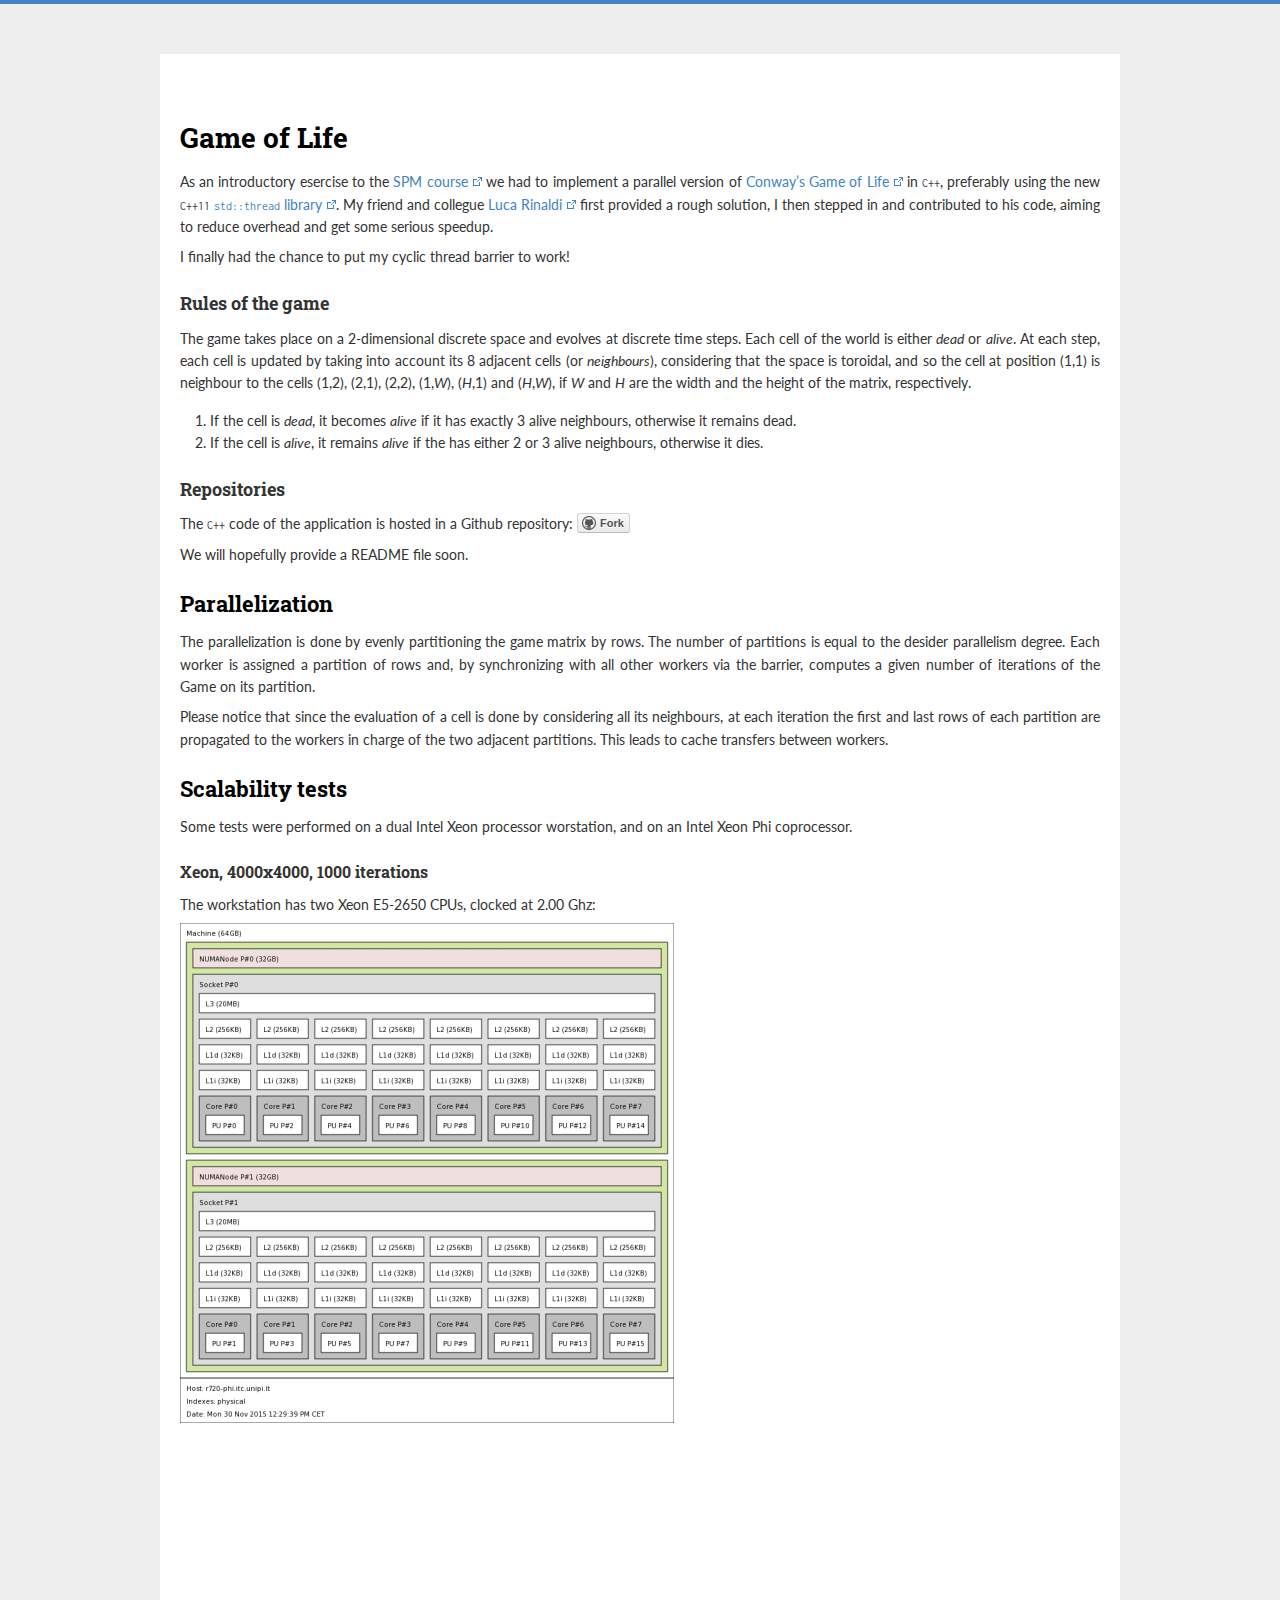
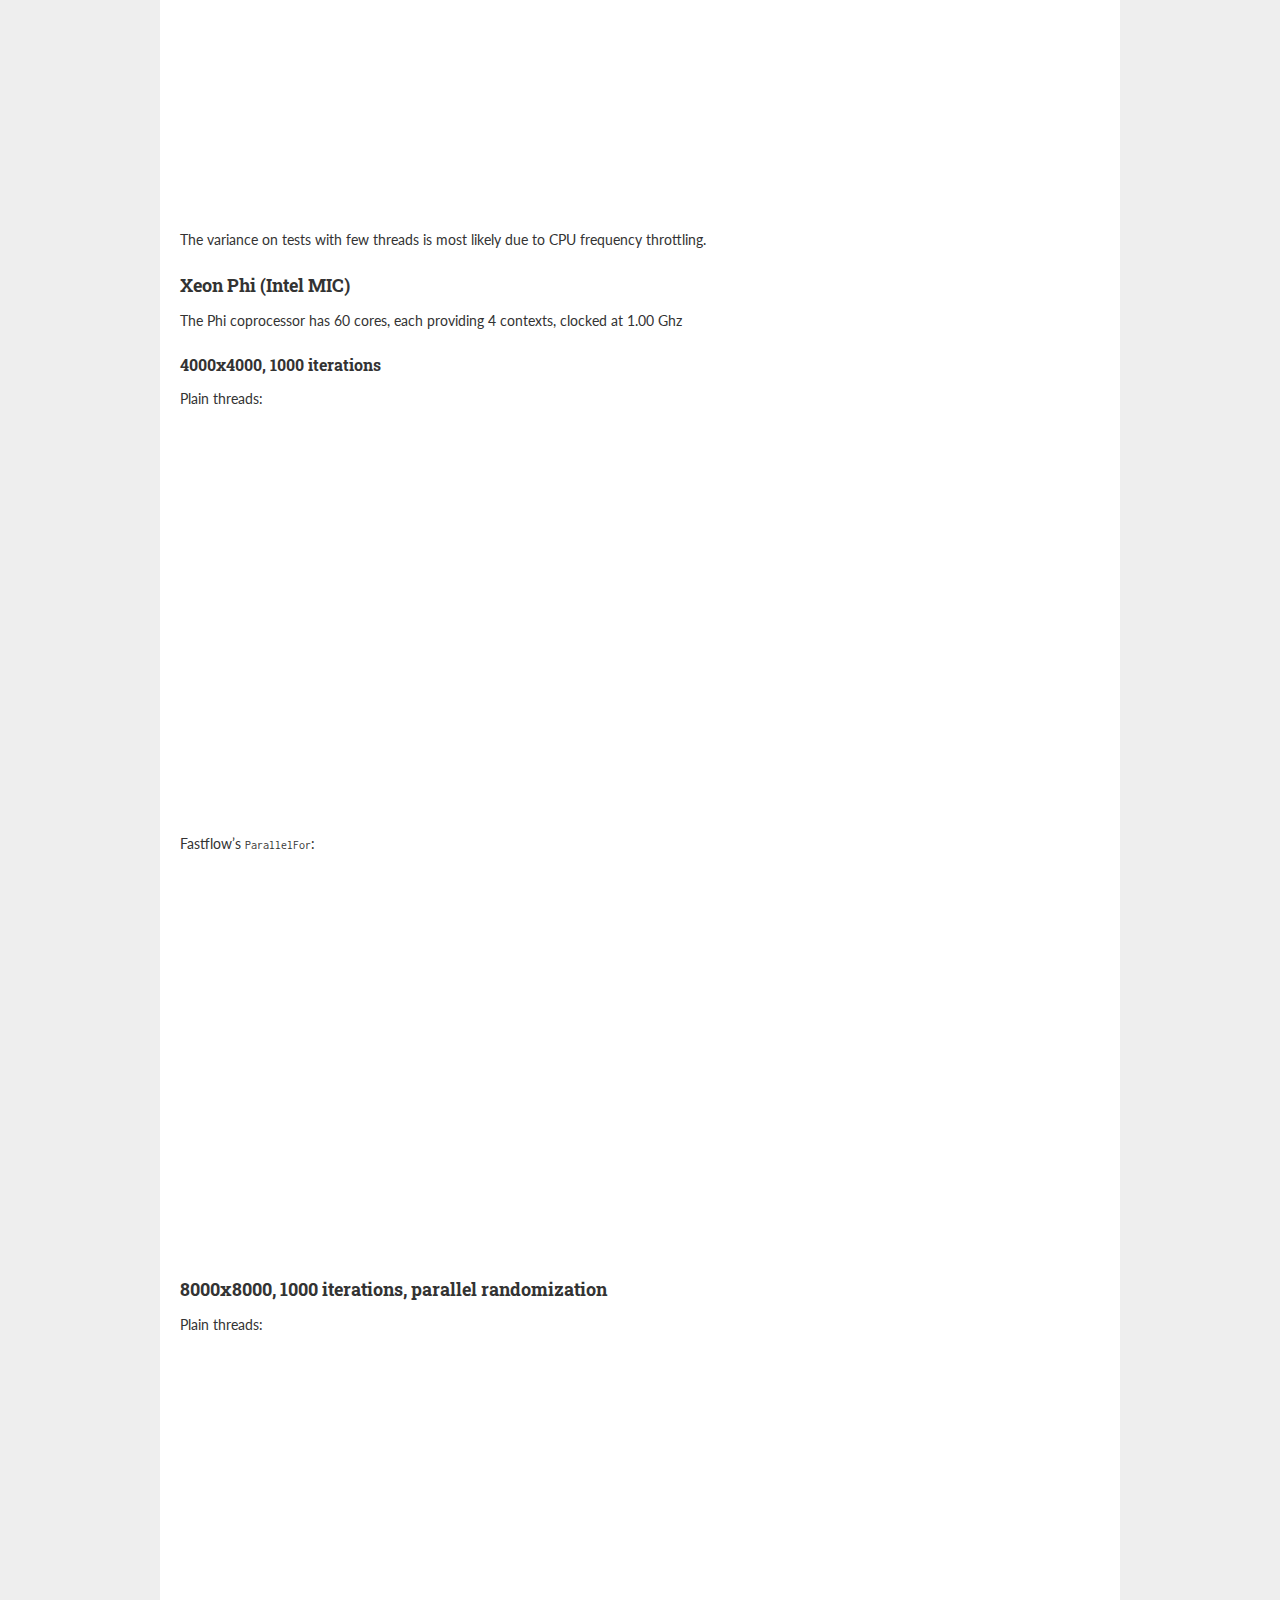
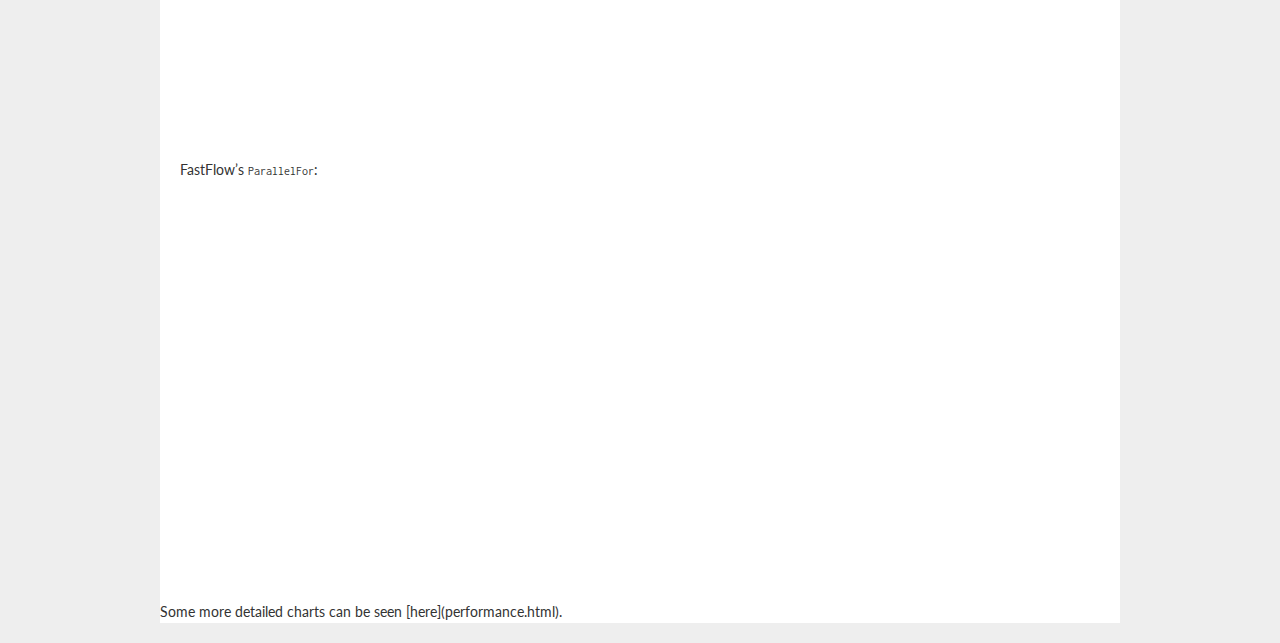
==== index.html @ 29cc2538 "Initial commit" ====
<!DOCTYPE html>
<html lang="en" prefix="og: http://ogp.me/ns#">
<head>
	<meta charset="utf-8">
	<title>Game of Life</title>
	<meta name="author" content="Federico Soave">
	<meta name="viewport" content="width=device-width, initial-scale=1">
	<meta name="description" content="Some attempts at the Game of Life">
	<meta property="og:description" content="Some attempts at the Game of Life">
	<link rel="author" href="https://plus.google.com/+FedericoSoave/">
	<link rel="stylesheet" type="text/css" href="github.min.css">
</head>
<body>
<div id="wrapper" class="markdown code">
![](https://upload.wikimedia.org/wikipedia/commons/0/07/Game_of_life_pulsar.gif)

Game of Life
============

As an introductory esercise to the [SPM course](http://didawiki.di.unipi.it/doku.php/magistraleinformaticanetworking/spm/start) we had to implement a parallel version of [Conway's Game of Life](https://en.wikipedia.org/wiki/Conway%27s_Game_of_Life) in `C++`, preferably using the new `C++11` [`std::thread` library](http://en.cppreference.com/w/cpp/thread). My friend and collegue [Luca Rinaldi](https://github.com/lucarin91) first provided a rough solution, I then stepped in and contributed to his code, aiming to reduce overhead and get some serious speedup.

I finally had the chance to put my cyclic thread barrier to work!

### Rules of the game

The game takes place on a 2-dimensional discrete space and evolves at discrete time steps. Each cell of the world is either _dead_ or _alive_. At each step, each cell is updated by taking into account its 8 adjacent cells (or _neighbours_), considering that the space is toroidal, and so the cell at position (1,1) is neighbour to the cells (1,2), (2,1), (2,2), (1,_W_), (_H_,1) and (_H_,_W_), if _W_ and _H_ are the width and the height of the matrix, respectively.

1. If the cell is _dead_, it becomes _alive_ if it has exactly 3 alive neighbours, otherwise it remains dead.
2. If the cell is _alive_, it remains _alive_ if the has either 2 or 3 alive neighbours, otherwise it dies.

### Repositories

The `C++` code of the application is hosted in a Github repository: &lt;iframe src="github-btn.min.html?user=Feder1co5oave&amp;repo=GameOfLife&amp;type=fork" allowtransparency="true" frameborder="0" scrolling="0" height="20" style="vertical-align:top;"&gt;&lt;/iframe&gt;

We will hopefully provide a README file soon.

## Parallelization

The parallelization is done by evenly partitioning the game matrix by rows. The number of partitions is equal to the desider parallelism degree. Each worker is assigned a partition of rows and, by synchronizing with all other workers via the barrier, computes a given number of iterations of the Game on its partition.

Please notice that since the evaluation of a cell is done by considering all its neighbours, at each iteration the first and last rows of each partition are propagated to the workers in charge of the two adjacent partitions. This leads to cache transfers between workers.



## Scalability tests

Some tests were performed on a dual Intel Xeon processor worstation, and on an Intel Xeon Phi coprocessor.


#### Xeon, 4000x4000, 1000 iterations
The workstation has two Xeon E5-2650 CPUs, clocked at 2.00 Ghz:
[![Hwloc](hwloc.png)](hwloc.svg)
&lt;!-- &lt;div id="test_xeon" style="width:800px; height:400px;"&gt;&lt;/div&gt; --&gt;

&lt;div id="xeon_4000-TH_timings_chart" style="width:800px; height:400px;"&gt;&lt;/div&gt;

The variance on tests with few threads is most likely due to CPU frequency throttling.


### Xeon Phi (Intel MIC)
The Phi coprocessor has 60 cores, each providing 4 contexts, clocked at 1.00 Ghz

#### 4000x4000, 1000 iterations
Plain threads:
&lt;div id="mic_4000-TH_timings_chart" style="width:800px; height:400px;"&gt;&lt;/div&gt;
Fastflow's `ParallelFor`:
&lt;div id="mic_4000-FF_timings_chart" style="width:800px; height:400px;"&gt;&lt;/div&gt;

### 8000x8000, 1000 iterations, parallel randomization
Plain threads:
&lt;div id="mic_8000-TH_timings_chart" style="width:800px; height:400px;"&gt;&lt;/div&gt;
FastFlow's `ParallelFor`:
&lt;div id="mic_8000-FF_timings_chart" style="width:800px; height:400px;"&gt;&lt;/div&gt;</div>

Some more detailed charts can be seen [here](performance.html).
<script type="text/javascript" src="marked.min.js"></script>
<script type="text/javascript" src="ajax.js"></script>
<script type="text/javascript" src="https://www.google.com/jsapi"></script>
<script type="text/javascript" src="generate_charts.js"></script>
</body>
<!-- process time: 36358 -->
</html>
---- github.min.css ----
@import url(http://fonts.googleapis.com/css?family=Lato:400,700,400italic,700italic);@import url(http://fonts.googleapis.com/css?family=Roboto+Slab:400,700);@import url(http://fonts.googleapis.com/css?family=Inconsolata:400,700);a,abbr,acronym,address,applet,article,aside,audio,b,big,blockquote,body,canvas,caption,center,cite,code,dd,del,details,dfn,div,dl,dt,em,embed,fieldset,figcaption,figure,footer,form,h1,h2,h3,h4,h5,h6,header,hgroup,html,i,iframe,img,ins,kbd,label,legend,li,mark,menu,nav,object,ol,output,p,pre,q,ruby,s,samp,section,small,span,strike,strong,sub,summary,sup,table,tbody,td,tfoot,th,thead,time,tr,tt,u,ul,var,video{margin:0;padding:0;border:0}@media screen{html{background-color:#eee;background-image:url(img/background/bg.jpg);background-position:top center;background-repeat:repeat;border-top:4px solid #4183c4}body{color:#333;font-size:14px;max-width:960px;margin:50px auto 20px}}@media all{body{font-family:Lato,Helvetica,arial,freesans,sans-serif;line-height:1.6;background-color:#fff;text-align:justify}}div#wrapper{padding:20px;margin:0}body>:first-child,div#wrapper>:first-child,div.markdown>:first-child{margin-top:0!important}body>:last-child,div#wrapper>:last-child,div.markdown>:last-child{margin-bottom:0!important}blockquote,dl,ol,pre,table,ul{margin:15px 0}h1,h2,h3,h4,h5,h6{font-family:'Roboto Slab',Verdana;text-align:left;margin:20px 0 10px;padding:0;font-weight:700;-webkit-font-smoothing:antialiased}h1 code,h1 tt,h2 code,h2 tt,h3 code,h3 tt,h4 code,h4 tt,h5 code,h5 tt,h6 code,h6 tt{font-size:inherit}h1{font-size:28px;color:#000}h2{font-size:22px;color:#000}h3{font-size:18px}h4{font-size:16px}h5{font-size:14px}h6{color:#777;font-size:14px}#wrapper>h1:first-child,#wrapper>h2:first-child,#wrapper>h3:first-child,#wrapper>h4:first-child,#wrapper>h5:first-child,#wrapper>h6:first-child,a:first-child h1,a:first-child h2,a:first-child h3,a:first-child h4,a:first-child h5,a:first-child h6,body>h1:first-child,body>h2:first-child,body>h3:first-child,body>h4:first-child,body>h5:first-child,body>h6:first-child,h1+h2{margin-top:0;padding-top:0}h1+h1,h2+h2,h3+h3,h4+h4,h5+h5,h6+h6{margin-top:0}h1+p,h2+p,h3+p,h4+p,h5+p,h6+p{margin-top:10px}a{color:#4183C4;text-decoration:none}a:hover{text-decoration:underline}a:visited{color:#3B5F83}ol,ul{padding-left:30px}ol li ol:first-of-type,ol li ul:first-of-type,ol li>:first-child,ul li ol:first-of-type,ul li ul:first-of-type,ul li>:first-child{margin-top:0}ol ol,ol ul,ul ol,ul ul{margin-bottom:0}dl{padding:0}dl dt{font-size:14px;font-weight:700;font-style:italic;padding:0;margin:15px 0 5px}dl dt:first-child{padding:0}dl dt>:first-child{margin-top:0}dl dt>:last-child{margin-bottom:0}dl dd{margin:0 0 15px;padding:0 15px}dl dd>:first-child{margin-top:0}dl dd>:last-child{margin-bottom:0}code,pre,tt{font-size:12px;font-family:Inconsolata,Consolas,"Liberation Mono",monospace}code,tt{margin:0;padding:0;white-space:nowrap}pre>code{margin:0;padding:0;white-space:pre;tab-size:4;-moz-tab-size:4;-o-tab-size:4;border-radius:3px}pre{background-color:#f8f8f8;border:1px solid #ccc;line-height:19px;overflow:auto;padding:6px 10px;border-radius:3px}pre code,pre tt{background-color:transparent;border:none}blockquote{border-left:4px solid #ddd;padding:0 15px;color:#777}blockquote>:first-child{margin-top:0}blockquote>:last-child{margin-bottom:0}hr{clear:both;margin:15px 0;height:0;overflow:hidden;border:none;background:0 0;border-bottom:1px solid #888;padding:0}table{border-collapse:collapse}table th{font-weight:700}table td,table th{border:1px solid #ccc;padding:6px 13px}table tr{border-top:1px solid #ccc;background-color:#fff}img{max-width:100%;margin:6px 0;vertical-align:middle}a.external{background:url([data-uri]) no-repeat scroll right center transparent;padding-right:14px}.small{font-size:10px}div.markdown.code{white-space:pre-wrap;tab-size:4;font-size:12px;font-family:Inconsolata,Consolas,"Liberation Mono",monospace;overflow:auto}p+p{margin-top:6pt}#alt-links{margin:20px!important;float:right;background:#f8f8f8;border:1px solid #888;border-radius:3px;box-shadow:1px 1px 1px 0 rgba(213,213,213,1)}#alt-links>a,#alt-links>p{display:block;padding:5px}noscript #alt-links{background:#ffecec;color:#f86d48;border-color:#f58162;box-shadow:1px 1px 1px 0 #ffcaca}#alt-links a+a{border-top:1px solid #888}#alt-links img{margin:0}a.bookmark,a.bookmark:visited{color:inherit}a.bookmark:hover{text-decoration:inherit}a.bookmark:hover:after{content:' ∞'}.MathJax_Preview{color:#888}li .math,p .math{padding-top:5px!important;padding-bottom:5px!important}pre .comment,pre .diff .header,pre .javadoc,pre .template_comment{color:#998;font-style:italic}pre .css .rule .keyword,pre .javascript .title,pre .keyword,pre .nginx .title,pre .request,pre .status,pre .subst,pre .winutils{color:#333;font-weight:700}pre .hexcolor,pre .number,pre .ruby .constant{color:#099}pre .phpdoc,pre .string,pre .tag .value,pre .tex .formula{color:#d14}pre .id,pre .title{color:#900;font-weight:700}pre .clojure .title,pre .javascript .title,pre .lisp .title,pre .subst{font-weight:400}pre .class .title,pre .haskell .type,pre .tex .command,pre .vhdl .literal{color:#458;font-weight:700}pre .django .tag .keyword,pre .rules .property,pre .tag,pre .tag .title{color:navy;font-weight:400}pre .attribute,pre .lisp .body,pre .variable{color:teal}pre .regexp{color:#009926}pre .class{color:#458;font-weight:700}pre .lisp .keyword,pre .prompt,pre .ruby .symbol .string,pre .symbol,pre .tex .special{color:#990073}pre .built_in,pre .clojure .built_in,pre .lisp .title{color:#0086b3}pre .cdata,pre .doctype,pre .pi,pre .preprocessor,pre .shebang{color:#999;font-weight:700}pre .deletion{background:#fcc}pre .addition{background:#cfc}pre .diff .change{background:#0086b3}pre .chunk{color:#999;font-weight:700}@media print{body{font-size:10pt!important}h1,h2,h3,h4,h5,h6{font-weight:700}code,pre,tt{font-size:10pt!important}*{background:#fff!important;color:#000!important}a{text-decoration:underline!important}#alt-links{display:none}hr{border-bottom:1px solid #000}pre,table td,table th{border:1px solid #000}a.external{padding-right:inherit!important;background:#fff!important}a.bookmark{text-decoration:none}}
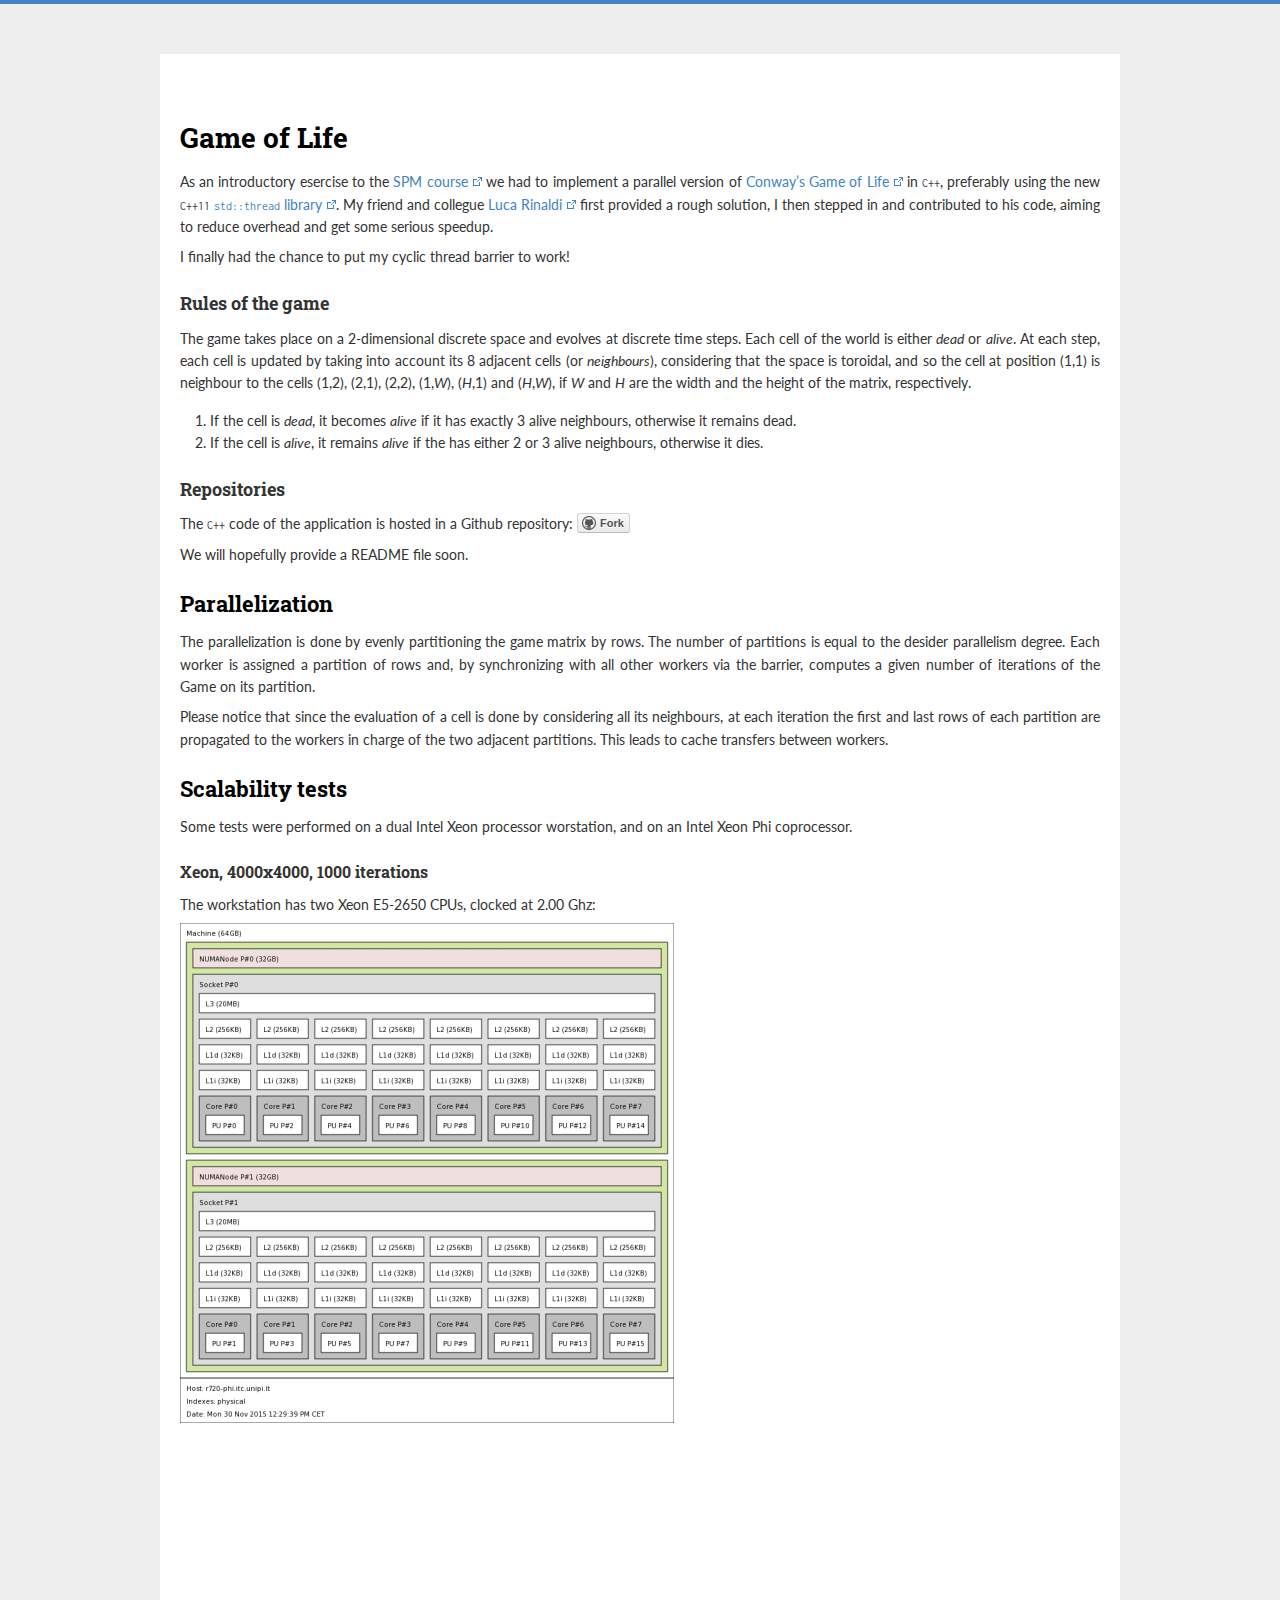
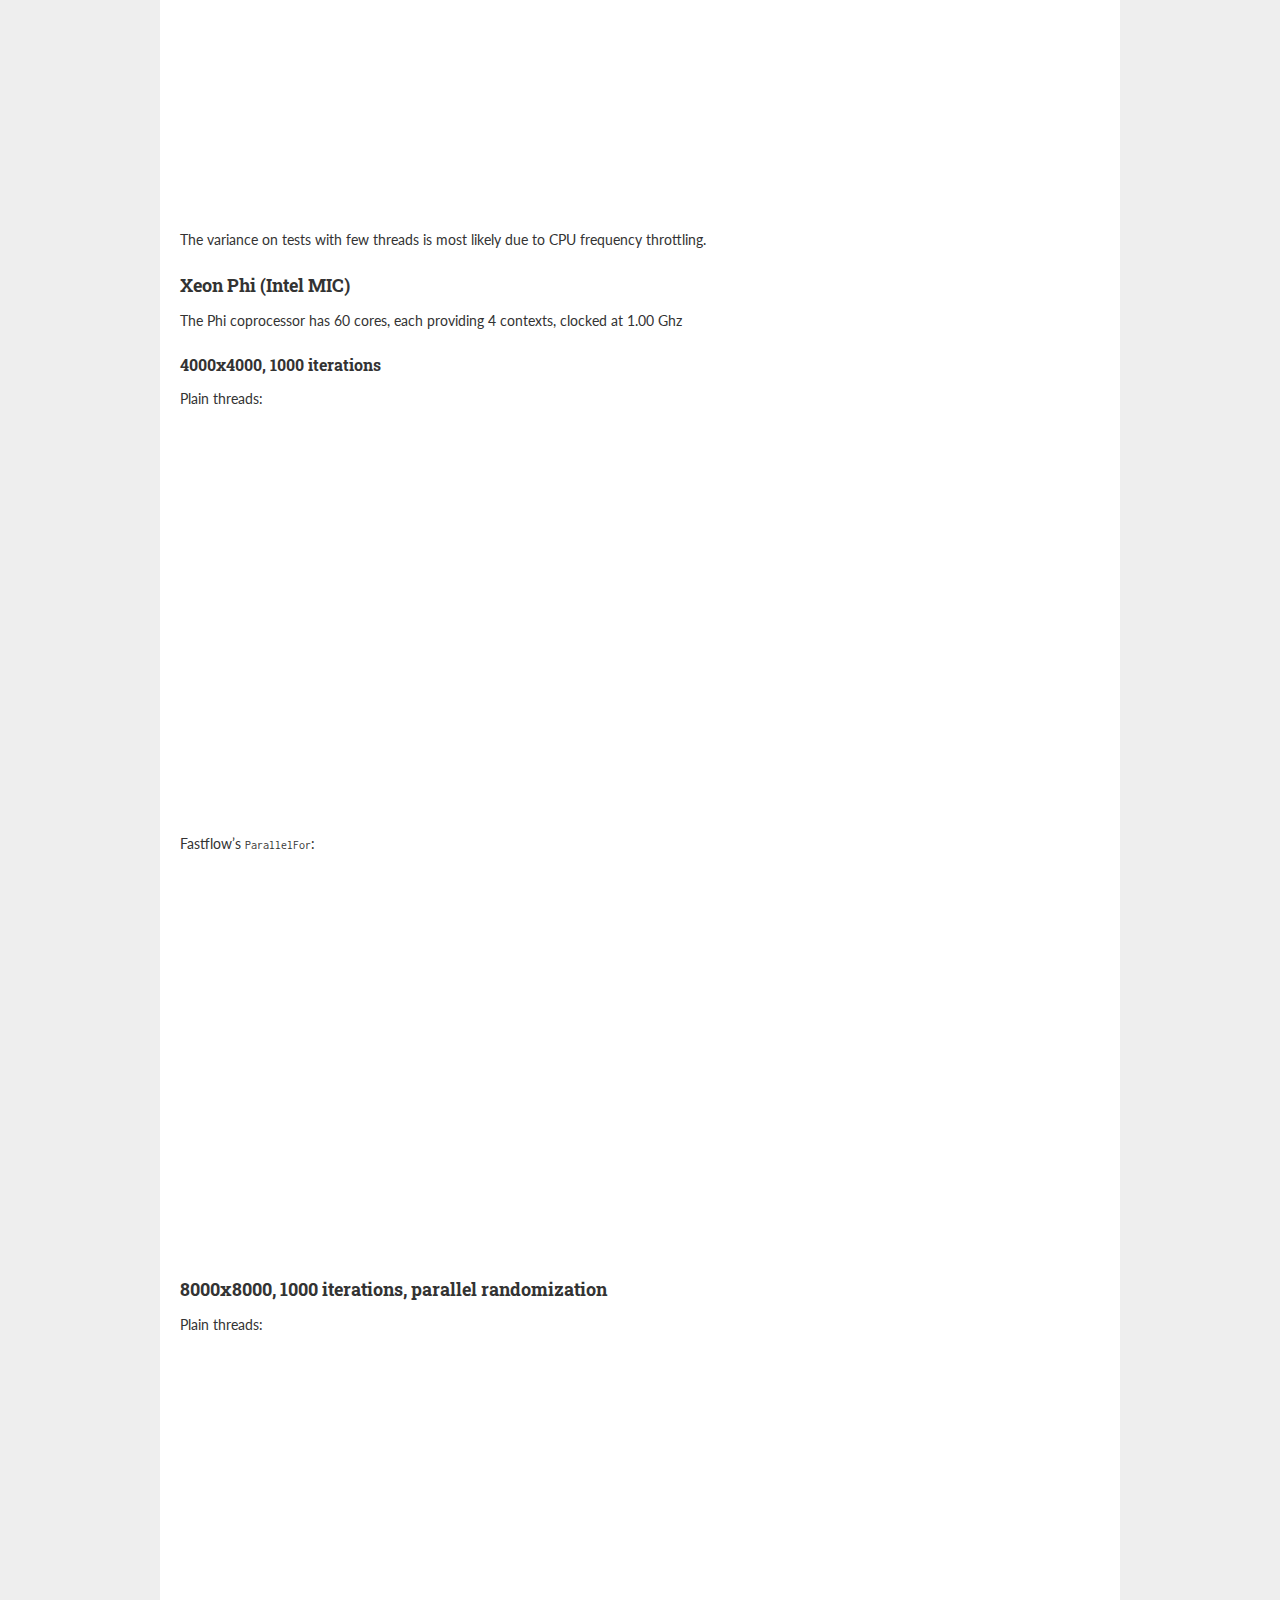
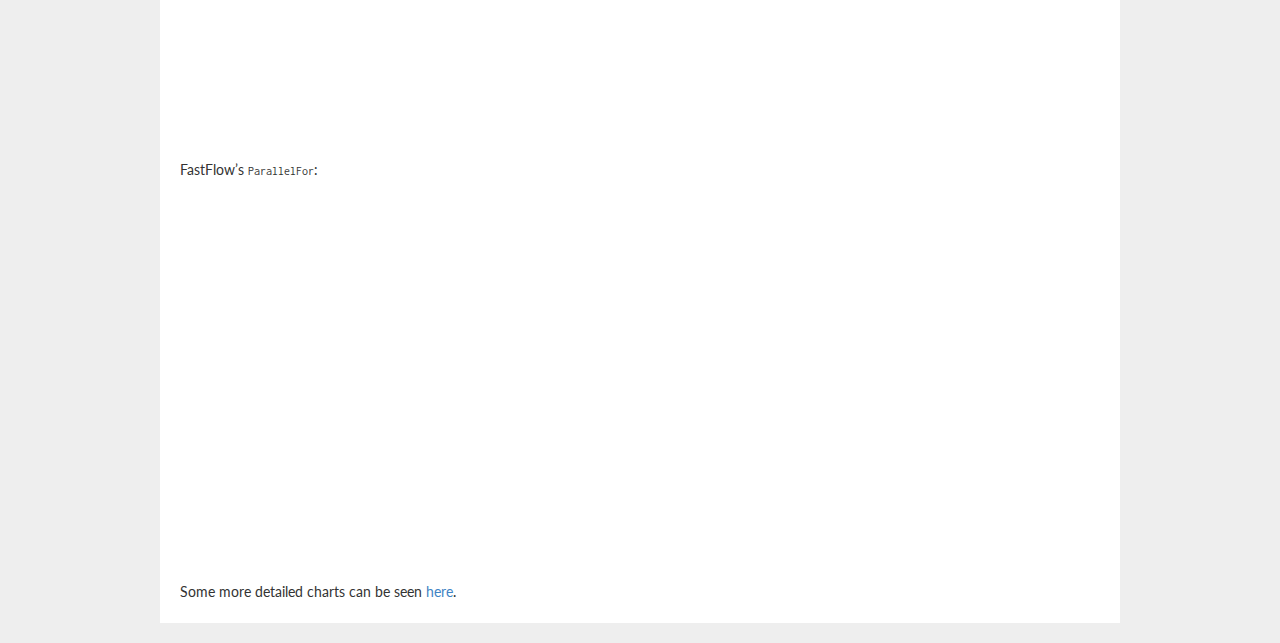
==== commit a017f3b1: "fix" ====
--- a/index.html
+++ b/index.html
@@ -70,9 +70,9 @@
 Plain threads:
 &lt;div id="mic_8000-TH_timings_chart" style="width:800px; height:400px;"&gt;&lt;/div&gt;
 FastFlow's `ParallelFor`:
-&lt;div id="mic_8000-FF_timings_chart" style="width:800px; height:400px;"&gt;&lt;/div&gt;</div>
+&lt;div id="mic_8000-FF_timings_chart" style="width:800px; height:400px;"&gt;&lt;/div&gt;
 
-Some more detailed charts can be seen [here](performance.html).
+Some more detailed charts can be seen [here](performance.html).</div>
 <script type="text/javascript" src="marked.min.js"></script>
 <script type="text/javascript" src="ajax.js"></script>
 <script type="text/javascript" src="https://www.google.com/jsapi"></script>
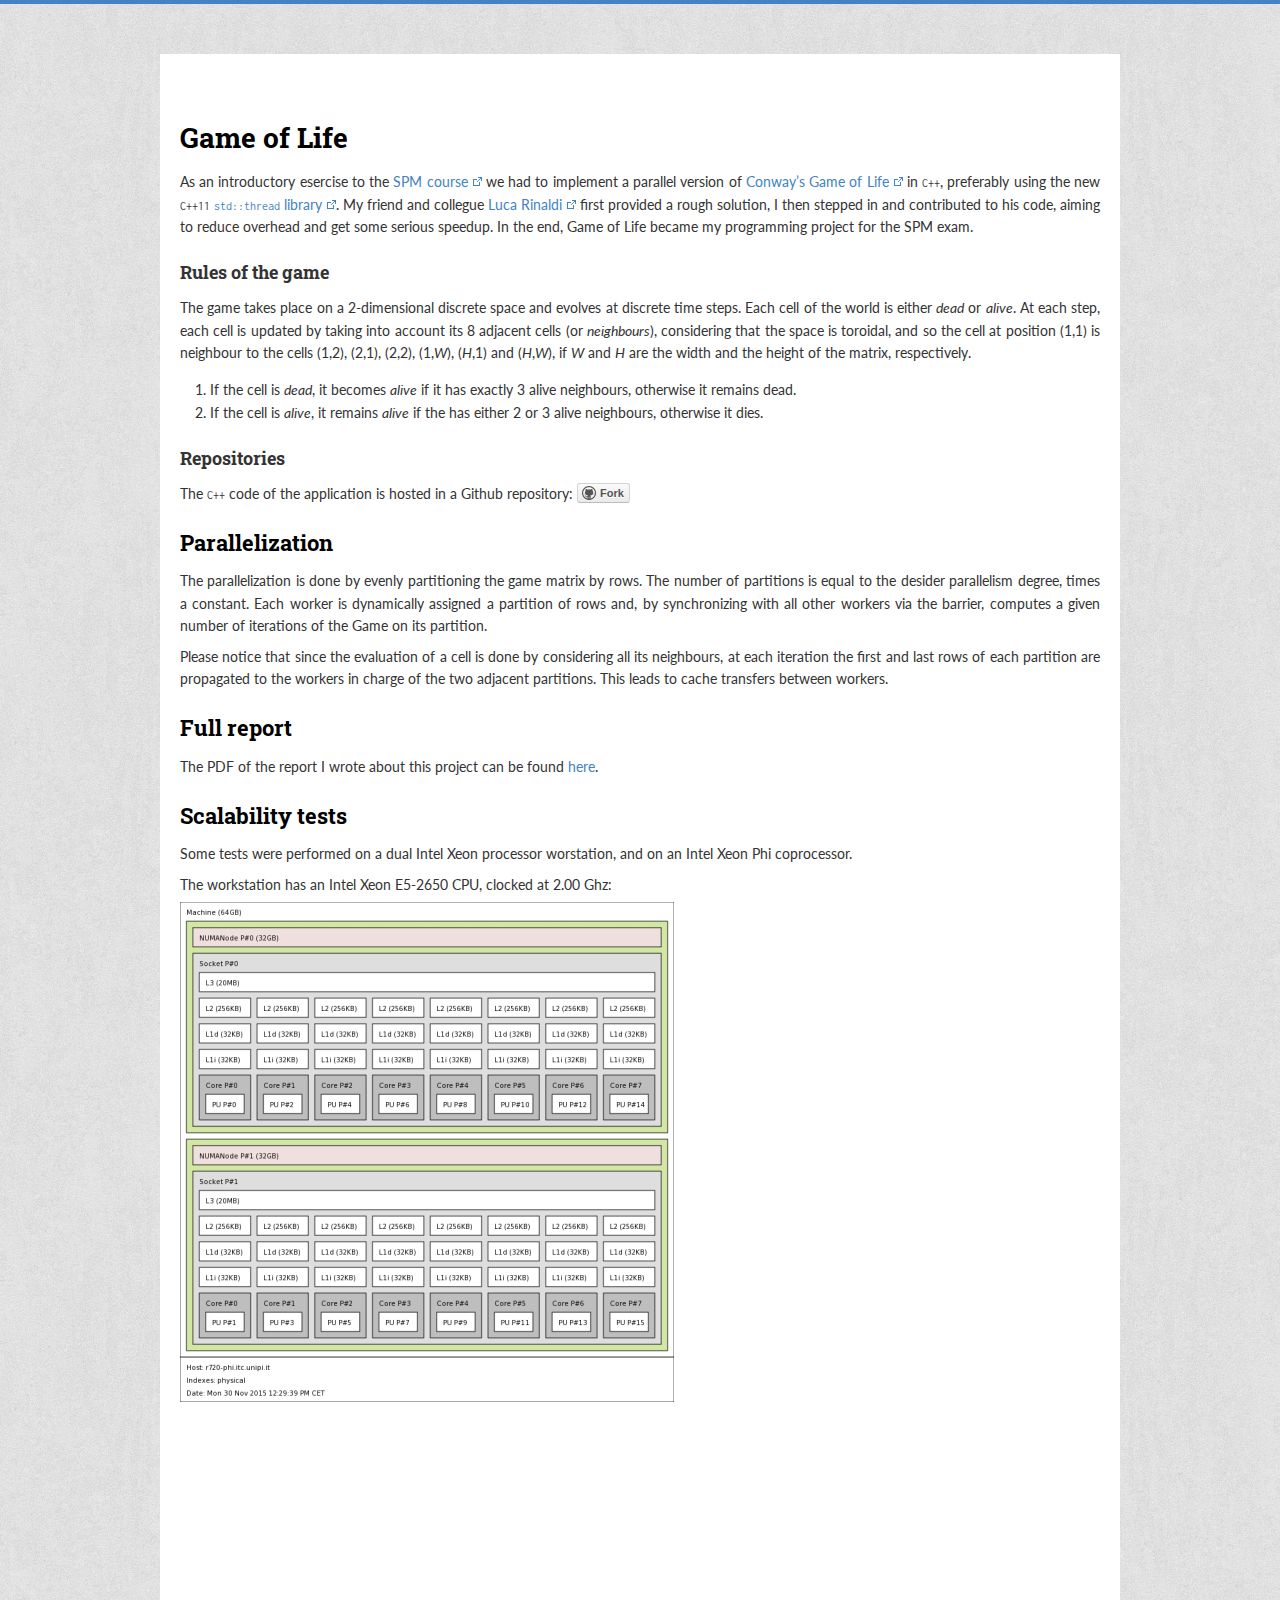
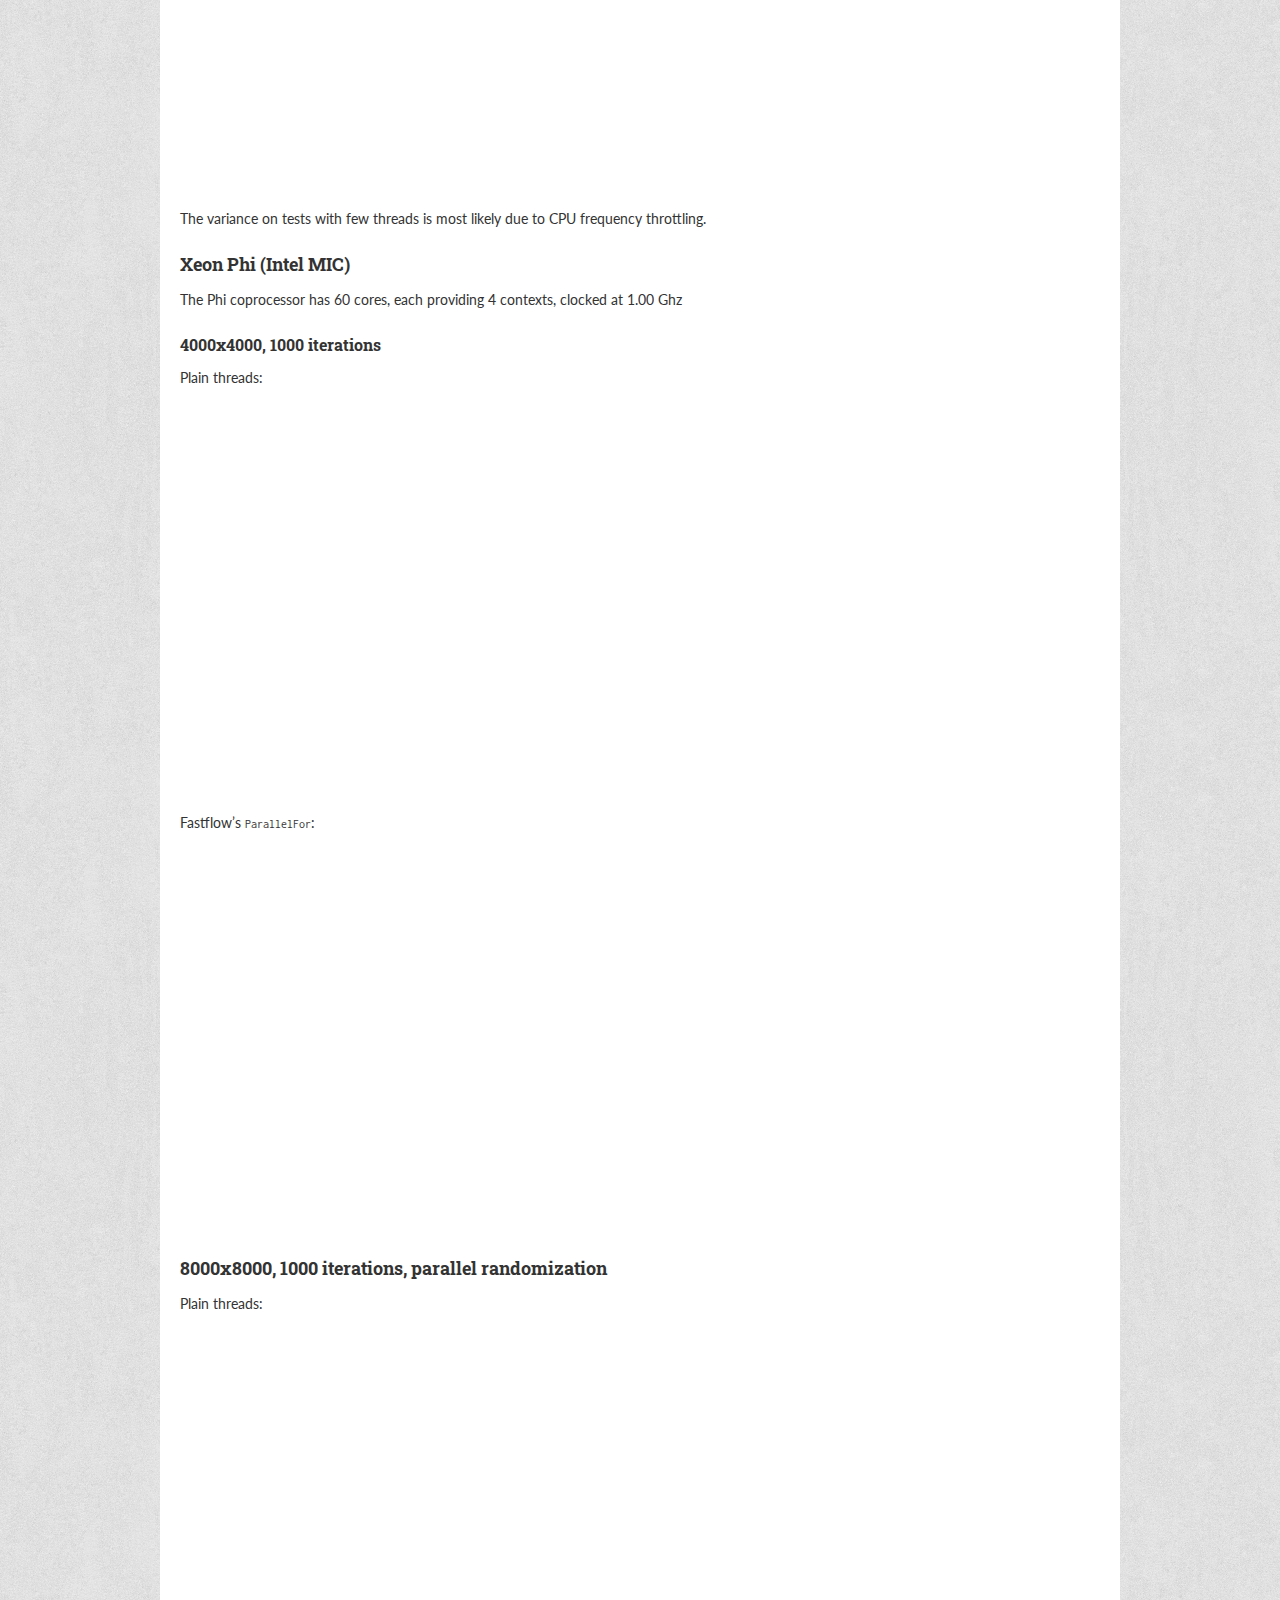
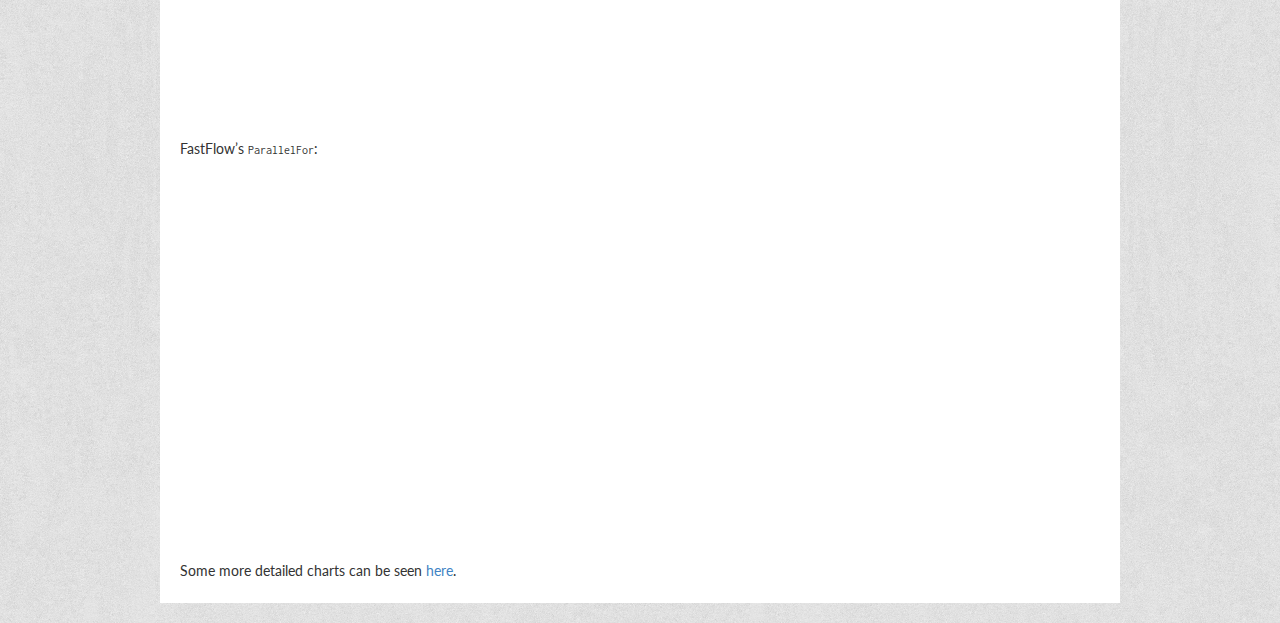
==== commit 90e6728e: "link report" ====
--- a/index.html
+++ b/index.html
@@ -17,9 +17,7 @@
 Game of Life
 ============
 
-As an introductory esercise to the [SPM course](http://didawiki.di.unipi.it/doku.php/magistraleinformaticanetworking/spm/start) we had to implement a parallel version of [Conway's Game of Life](https://en.wikipedia.org/wiki/Conway%27s_Game_of_Life) in `C++`, preferably using the new `C++11` [`std::thread` library](http://en.cppreference.com/w/cpp/thread). My friend and collegue [Luca Rinaldi](https://github.com/lucarin91) first provided a rough solution, I then stepped in and contributed to his code, aiming to reduce overhead and get some serious speedup.
-
-I finally had the chance to put my cyclic thread barrier to work!
+As an introductory esercise to the [SPM course](http://didawiki.di.unipi.it/doku.php/magistraleinformaticanetworking/spm/start) we had to implement a parallel version of [Conway's Game of Life](https://en.wikipedia.org/wiki/Conway%27s_Game_of_Life) in `C++`, preferably using the new `C++11` [`std::thread` library](http://en.cppreference.com/w/cpp/thread). My friend and collegue [Luca Rinaldi](https://github.com/lucarin91) first provided a rough solution, I then stepped in and contributed to his code, aiming to reduce overhead and get some serious speedup. In the end, Game of Life became my programming project for the SPM exam.
 
 ### Rules of the game
 
@@ -32,14 +30,15 @@
 
 The `C++` code of the application is hosted in a Github repository: &lt;iframe src="github-btn.min.html?user=Feder1co5oave&amp;repo=GameOfLife&amp;type=fork" allowtransparency="true" frameborder="0" scrolling="0" height="20" style="vertical-align:top;"&gt;&lt;/iframe&gt;
 
-We will hopefully provide a README file soon.
-
 ## Parallelization
 
-The parallelization is done by evenly partitioning the game matrix by rows. The number of partitions is equal to the desider parallelism degree. Each worker is assigned a partition of rows and, by synchronizing with all other workers via the barrier, computes a given number of iterations of the Game on its partition.
+The parallelization is done by evenly partitioning the game matrix by rows. The number of partitions is equal to the desider parallelism degree, times a constant. Each worker is dynamically assigned a partition of rows and, by synchronizing with all other workers via the barrier, computes a given number of iterations of the Game on its partition.
 
 Please notice that since the evaluation of a cell is done by considering all its neighbours, at each iteration the first and last rows of each partition are propagated to the workers in charge of the two adjacent partitions. This leads to cache transfers between workers.
 
+## Full report
+
+The PDF of the report I wrote about this project can be found [here](soave-report.pdf).
 
 
 ## Scalability tests
@@ -47,8 +46,7 @@
 Some tests were performed on a dual Intel Xeon processor worstation, and on an Intel Xeon Phi coprocessor.
 
 
-#### Xeon, 4000x4000, 1000 iterations
-The workstation has two Xeon E5-2650 CPUs, clocked at 2.00 Ghz:
+The workstation has an Intel Xeon E5-2650 CPU, clocked at 2.00 Ghz:
 [![Hwloc](hwloc.png)](hwloc.svg)
 &lt;!-- &lt;div id="test_xeon" style="width:800px; height:400px;"&gt;&lt;/div&gt; --&gt;
 
@@ -75,7 +73,7 @@
 Some more detailed charts can be seen [here](performance.html).</div>
 <script type="text/javascript" src="marked.min.js"></script>
 <script type="text/javascript" src="ajax.js"></script>
-<script type="text/javascript" src="https://www.google.com/jsapi"></script>
+<script type="text/javascript" src="https://www.gstatic.com/charts/loader.js"></script>
 <script type="text/javascript" src="generate_charts.js"></script>
 </body>
 <!-- process time: 36358 -->
--- a/github.min.css
+++ b/github.min.css
@@ -1 +1 @@
-@import url(http://fonts.googleapis.com/css?family=Lato:400,700,400italic,700italic);@import url(http://fonts.googleapis.com/css?family=Roboto+Slab:400,700);@import url(http://fonts.googleapis.com/css?family=Inconsolata:400,700);a,abbr,acronym,address,applet,article,aside,audio,b,big,blockquote,body,canvas,caption,center,cite,code,dd,del,details,dfn,div,dl,dt,em,embed,fieldset,figcaption,figure,footer,form,h1,h2,h3,h4,h5,h6,header,hgroup,html,i,iframe,img,ins,kbd,label,legend,li,mark,menu,nav,object,ol,output,p,pre,q,ruby,s,samp,section,small,span,strike,strong,sub,summary,sup,table,tbody,td,tfoot,th,thead,time,tr,tt,u,ul,var,video{margin:0;padding:0;border:0}@media screen{html{background-color:#eee;background-image:url(img/background/bg.jpg);background-position:top center;background-repeat:repeat;border-top:4px solid #4183c4}body{color:#333;font-size:14px;max-width:960px;margin:50px auto 20px}}@media all{body{font-family:Lato,Helvetica,arial,freesans,sans-serif;line-height:1.6;background-color:#fff;text-align:justify}}div#wrapper{padding:20px;margin:0}body>:first-child,div#wrapper>:first-child,div.markdown>:first-child{margin-top:0!important}body>:last-child,div#wrapper>:last-child,div.markdown>:last-child{margin-bottom:0!important}blockquote,dl,ol,pre,table,ul{margin:15px 0}h1,h2,h3,h4,h5,h6{font-family:'Roboto Slab',Verdana;text-align:left;margin:20px 0 10px;padding:0;font-weight:700;-webkit-font-smoothing:antialiased}h1 code,h1 tt,h2 code,h2 tt,h3 code,h3 tt,h4 code,h4 tt,h5 code,h5 tt,h6 code,h6 tt{font-size:inherit}h1{font-size:28px;color:#000}h2{font-size:22px;color:#000}h3{font-size:18px}h4{font-size:16px}h5{font-size:14px}h6{color:#777;font-size:14px}#wrapper>h1:first-child,#wrapper>h2:first-child,#wrapper>h3:first-child,#wrapper>h4:first-child,#wrapper>h5:first-child,#wrapper>h6:first-child,a:first-child h1,a:first-child h2,a:first-child h3,a:first-child h4,a:first-child h5,a:first-child h6,body>h1:first-child,body>h2:first-child,body>h3:first-child,body>h4:first-child,body>h5:first-child,body>h6:first-child,h1+h2{margin-top:0;padding-top:0}h1+h1,h2+h2,h3+h3,h4+h4,h5+h5,h6+h6{margin-top:0}h1+p,h2+p,h3+p,h4+p,h5+p,h6+p{margin-top:10px}a{color:#4183C4;text-decoration:none}a:hover{text-decoration:underline}a:visited{color:#3B5F83}ol,ul{padding-left:30px}ol li ol:first-of-type,ol li ul:first-of-type,ol li>:first-child,ul li ol:first-of-type,ul li ul:first-of-type,ul li>:first-child{margin-top:0}ol ol,ol ul,ul ol,ul ul{margin-bottom:0}dl{padding:0}dl dt{font-size:14px;font-weight:700;font-style:italic;padding:0;margin:15px 0 5px}dl dt:first-child{padding:0}dl dt>:first-child{margin-top:0}dl dt>:last-child{margin-bottom:0}dl dd{margin:0 0 15px;padding:0 15px}dl dd>:first-child{margin-top:0}dl dd>:last-child{margin-bottom:0}code,pre,tt{font-size:12px;font-family:Inconsolata,Consolas,"Liberation Mono",monospace}code,tt{margin:0;padding:0;white-space:nowrap}pre>code{margin:0;padding:0;white-space:pre;tab-size:4;-moz-tab-size:4;-o-tab-size:4;border-radius:3px}pre{background-color:#f8f8f8;border:1px solid #ccc;line-height:19px;overflow:auto;padding:6px 10px;border-radius:3px}pre code,pre tt{background-color:transparent;border:none}blockquote{border-left:4px solid #ddd;padding:0 15px;color:#777}blockquote>:first-child{margin-top:0}blockquote>:last-child{margin-bottom:0}hr{clear:both;margin:15px 0;height:0;overflow:hidden;border:none;background:0 0;border-bottom:1px solid #888;padding:0}table{border-collapse:collapse}table th{font-weight:700}table td,table th{border:1px solid #ccc;padding:6px 13px}table tr{border-top:1px solid #ccc;background-color:#fff}img{max-width:100%;margin:6px 0;vertical-align:middle}a.external{background:url([data-uri]) no-repeat scroll right center transparent;padding-right:14px}.small{font-size:10px}div.markdown.code{white-space:pre-wrap;tab-size:4;font-size:12px;font-family:Inconsolata,Consolas,"Liberation Mono",monospace;overflow:auto}p+p{margin-top:6pt}#alt-links{margin:20px!important;float:right;background:#f8f8f8;border:1px solid #888;border-radius:3px;box-shadow:1px 1px 1px 0 rgba(213,213,213,1)}#alt-links>a,#alt-links>p{display:block;padding:5px}noscript #alt-links{background:#ffecec;color:#f86d48;border-color:#f58162;box-shadow:1px 1px 1px 0 #ffcaca}#alt-links a+a{border-top:1px solid #888}#alt-links img{margin:0}a.bookmark,a.bookmark:visited{color:inherit}a.bookmark:hover{text-decoration:inherit}a.bookmark:hover:after{content:' ∞'}.MathJax_Preview{color:#888}li .math,p .math{padding-top:5px!important;padding-bottom:5px!important}pre .comment,pre .diff .header,pre .javadoc,pre .template_comment{color:#998;font-style:italic}pre .css .rule .keyword,pre .javascript .title,pre .keyword,pre .nginx .title,pre .request,pre .status,pre .subst,pre .winutils{color:#333;font-weight:700}pre .hexcolor,pre .number,pre .ruby .constant{color:#099}pre .phpdoc,pre .string,pre .tag .value,pre .tex .formula{color:#d14}pre .id,pre .title{color:#900;font-weight:700}pre .clojure .title,pre .javascript .title,pre .lisp .title,pre .subst{font-weight:400}pre .class .title,pre .haskell .type,pre .tex .command,pre .vhdl .literal{color:#458;font-weight:700}pre .django .tag .keyword,pre .rules .property,pre .tag,pre .tag .title{color:navy;font-weight:400}pre .attribute,pre .lisp .body,pre .variable{color:teal}pre .regexp{color:#009926}pre .class{color:#458;font-weight:700}pre .lisp .keyword,pre .prompt,pre .ruby .symbol .string,pre .symbol,pre .tex .special{color:#990073}pre .built_in,pre .clojure .built_in,pre .lisp .title{color:#0086b3}pre .cdata,pre .doctype,pre .pi,pre .preprocessor,pre .shebang{color:#999;font-weight:700}pre .deletion{background:#fcc}pre .addition{background:#cfc}pre .diff .change{background:#0086b3}pre .chunk{color:#999;font-weight:700}@media print{body{font-size:10pt!important}h1,h2,h3,h4,h5,h6{font-weight:700}code,pre,tt{font-size:10pt!important}*{background:#fff!important;color:#000!important}a{text-decoration:underline!important}#alt-links{display:none}hr{border-bottom:1px solid #000}pre,table td,table th{border:1px solid #000}a.external{padding-right:inherit!important;background:#fff!important}a.bookmark{text-decoration:none}}+@import url(http://fonts.googleapis.com/css?family=Lato:400,700,400italic,700italic);@import url(http://fonts.googleapis.com/css?family=Roboto+Slab:400,700);@import url(http://fonts.googleapis.com/css?family=Inconsolata:400,700);a,abbr,acronym,address,applet,article,aside,audio,b,big,blockquote,body,canvas,caption,center,cite,code,dd,del,details,dfn,div,dl,dt,em,embed,fieldset,figcaption,figure,footer,form,h1,h2,h3,h4,h5,h6,header,hgroup,html,i,iframe,img,ins,kbd,label,legend,li,mark,menu,nav,object,ol,output,p,pre,q,ruby,s,samp,section,small,span,strike,strong,sub,summary,sup,table,tbody,td,tfoot,th,thead,time,tr,tt,u,ul,var,video{margin:0;padding:0;border:0}@media screen{html{background-color:#eee;background-image:url(bg.jpg);background-position:top center;background-repeat:repeat;border-top:4px solid #4183c4}body{color:#333;font-size:14px;max-width:960px;margin:50px auto 20px}}@media all{body{font-family:Lato,Helvetica,arial,freesans,sans-serif;line-height:1.6;background-color:#fff;text-align:justify}}div#wrapper{padding:20px;margin:0}body>:first-child,div#wrapper>:first-child,div.markdown>:first-child{margin-top:0!important}body>:last-child,div#wrapper>:last-child,div.markdown>:last-child{margin-bottom:0!important}blockquote,dl,ol,pre,table,ul{margin:15px 0}h1,h2,h3,h4,h5,h6{font-family:'Roboto Slab',Verdana;text-align:left;margin:20px 0 10px;padding:0;font-weight:700;-webkit-font-smoothing:antialiased}h1 code,h1 tt,h2 code,h2 tt,h3 code,h3 tt,h4 code,h4 tt,h5 code,h5 tt,h6 code,h6 tt{font-size:inherit}h1{font-size:28px;color:#000}h2{font-size:22px;color:#000}h3{font-size:18px}h4{font-size:16px}h5{font-size:14px}h6{color:#777;font-size:14px}#wrapper>h1:first-child,#wrapper>h2:first-child,#wrapper>h3:first-child,#wrapper>h4:first-child,#wrapper>h5:first-child,#wrapper>h6:first-child,a:first-child h1,a:first-child h2,a:first-child h3,a:first-child h4,a:first-child h5,a:first-child h6,body>h1:first-child,body>h2:first-child,body>h3:first-child,body>h4:first-child,body>h5:first-child,body>h6:first-child,h1+h2{margin-top:0;padding-top:0}h1+h1,h2+h2,h3+h3,h4+h4,h5+h5,h6+h6{margin-top:0}h1+p,h2+p,h3+p,h4+p,h5+p,h6+p{margin-top:10px}a{color:#4183C4;text-decoration:none}a:hover{text-decoration:underline}a:visited{color:#3B5F83}ol,ul{padding-left:30px}ol li ol:first-of-type,ol li ul:first-of-type,ol li>:first-child,ul li ol:first-of-type,ul li ul:first-of-type,ul li>:first-child{margin-top:0}ol ol,ol ul,ul ol,ul ul{margin-bottom:0}dl{padding:0}dl dt{font-size:14px;font-weight:700;font-style:italic;padding:0;margin:15px 0 5px}dl dt:first-child{padding:0}dl dt>:first-child{margin-top:0}dl dt>:last-child{margin-bottom:0}dl dd{margin:0 0 15px;padding:0 15px}dl dd>:first-child{margin-top:0}dl dd>:last-child{margin-bottom:0}code,pre,tt{font-size:12px;font-family:Inconsolata,Consolas,"Liberation Mono",monospace}code,tt{margin:0;padding:0;white-space:nowrap}pre>code{margin:0;padding:0;white-space:pre;tab-size:4;-moz-tab-size:4;-o-tab-size:4;border-radius:3px}pre{background-color:#f8f8f8;border:1px solid #ccc;line-height:19px;overflow:auto;padding:6px 10px;border-radius:3px}pre code,pre tt{background-color:transparent;border:none}blockquote{border-left:4px solid #ddd;padding:0 15px;color:#777}blockquote>:first-child{margin-top:0}blockquote>:last-child{margin-bottom:0}hr{clear:both;margin:15px 0;height:0;overflow:hidden;border:none;background:0 0;border-bottom:1px solid #888;padding:0}table{border-collapse:collapse}table th{font-weight:700}table td,table th{border:1px solid #ccc;padding:6px 13px}table tr{border-top:1px solid #ccc;background-color:#fff}img{max-width:100%;margin:6px 0;vertical-align:middle}a.external{background:url([data-uri]) no-repeat scroll right center transparent;padding-right:14px}.small{font-size:10px}div.markdown.code{white-space:pre-wrap;tab-size:4;font-size:12px;font-family:Inconsolata,Consolas,"Liberation Mono",monospace;overflow:auto}p+p{margin-top:6pt}#alt-links{margin:20px!important;float:right;background:#f8f8f8;border:1px solid #888;border-radius:3px;box-shadow:1px 1px 1px 0 rgba(213,213,213,1)}#alt-links>a,#alt-links>p{display:block;padding:5px}noscript #alt-links{background:#ffecec;color:#f86d48;border-color:#f58162;box-shadow:1px 1px 1px 0 #ffcaca}#alt-links a+a{border-top:1px solid #888}#alt-links img{margin:0}a.bookmark,a.bookmark:visited{color:inherit}a.bookmark:hover{text-decoration:inherit}a.bookmark:hover:after{content:' ∞'}.MathJax_Preview{color:#888}li .math,p .math{padding-top:5px!important;padding-bottom:5px!important}pre .comment,pre .diff .header,pre .javadoc,pre .template_comment{color:#998;font-style:italic}pre .css .rule .keyword,pre .javascript .title,pre .keyword,pre .nginx .title,pre .request,pre .status,pre .subst,pre .winutils{color:#333;font-weight:700}pre .hexcolor,pre .number,pre .ruby .constant{color:#099}pre .phpdoc,pre .string,pre .tag .value,pre .tex .formula{color:#d14}pre .id,pre .title{color:#900;font-weight:700}pre .clojure .title,pre .javascript .title,pre .lisp .title,pre .subst{font-weight:400}pre .class .title,pre .haskell .type,pre .tex .command,pre .vhdl .literal{color:#458;font-weight:700}pre .django .tag .keyword,pre .rules .property,pre .tag,pre .tag .title{color:navy;font-weight:400}pre .attribute,pre .lisp .body,pre .variable{color:teal}pre .regexp{color:#009926}pre .class{color:#458;font-weight:700}pre .lisp .keyword,pre .prompt,pre .ruby .symbol .string,pre .symbol,pre .tex .special{color:#990073}pre .built_in,pre .clojure .built_in,pre .lisp .title{color:#0086b3}pre .cdata,pre .doctype,pre .pi,pre .preprocessor,pre .shebang{color:#999;font-weight:700}pre .deletion{background:#fcc}pre .addition{background:#cfc}pre .diff .change{background:#0086b3}pre .chunk{color:#999;font-weight:700}@media print{body{font-size:10pt!important}h1,h2,h3,h4,h5,h6{font-weight:700}code,pre,tt{font-size:10pt!important}*{background:#fff!important;color:#000!important}a{text-decoration:underline!important}#alt-links{display:none}hr{border-bottom:1px solid #000}pre,table td,table th{border:1px solid #000}a.external{padding-right:inherit!important;background:#fff!important}a.bookmark{text-decoration:none}}
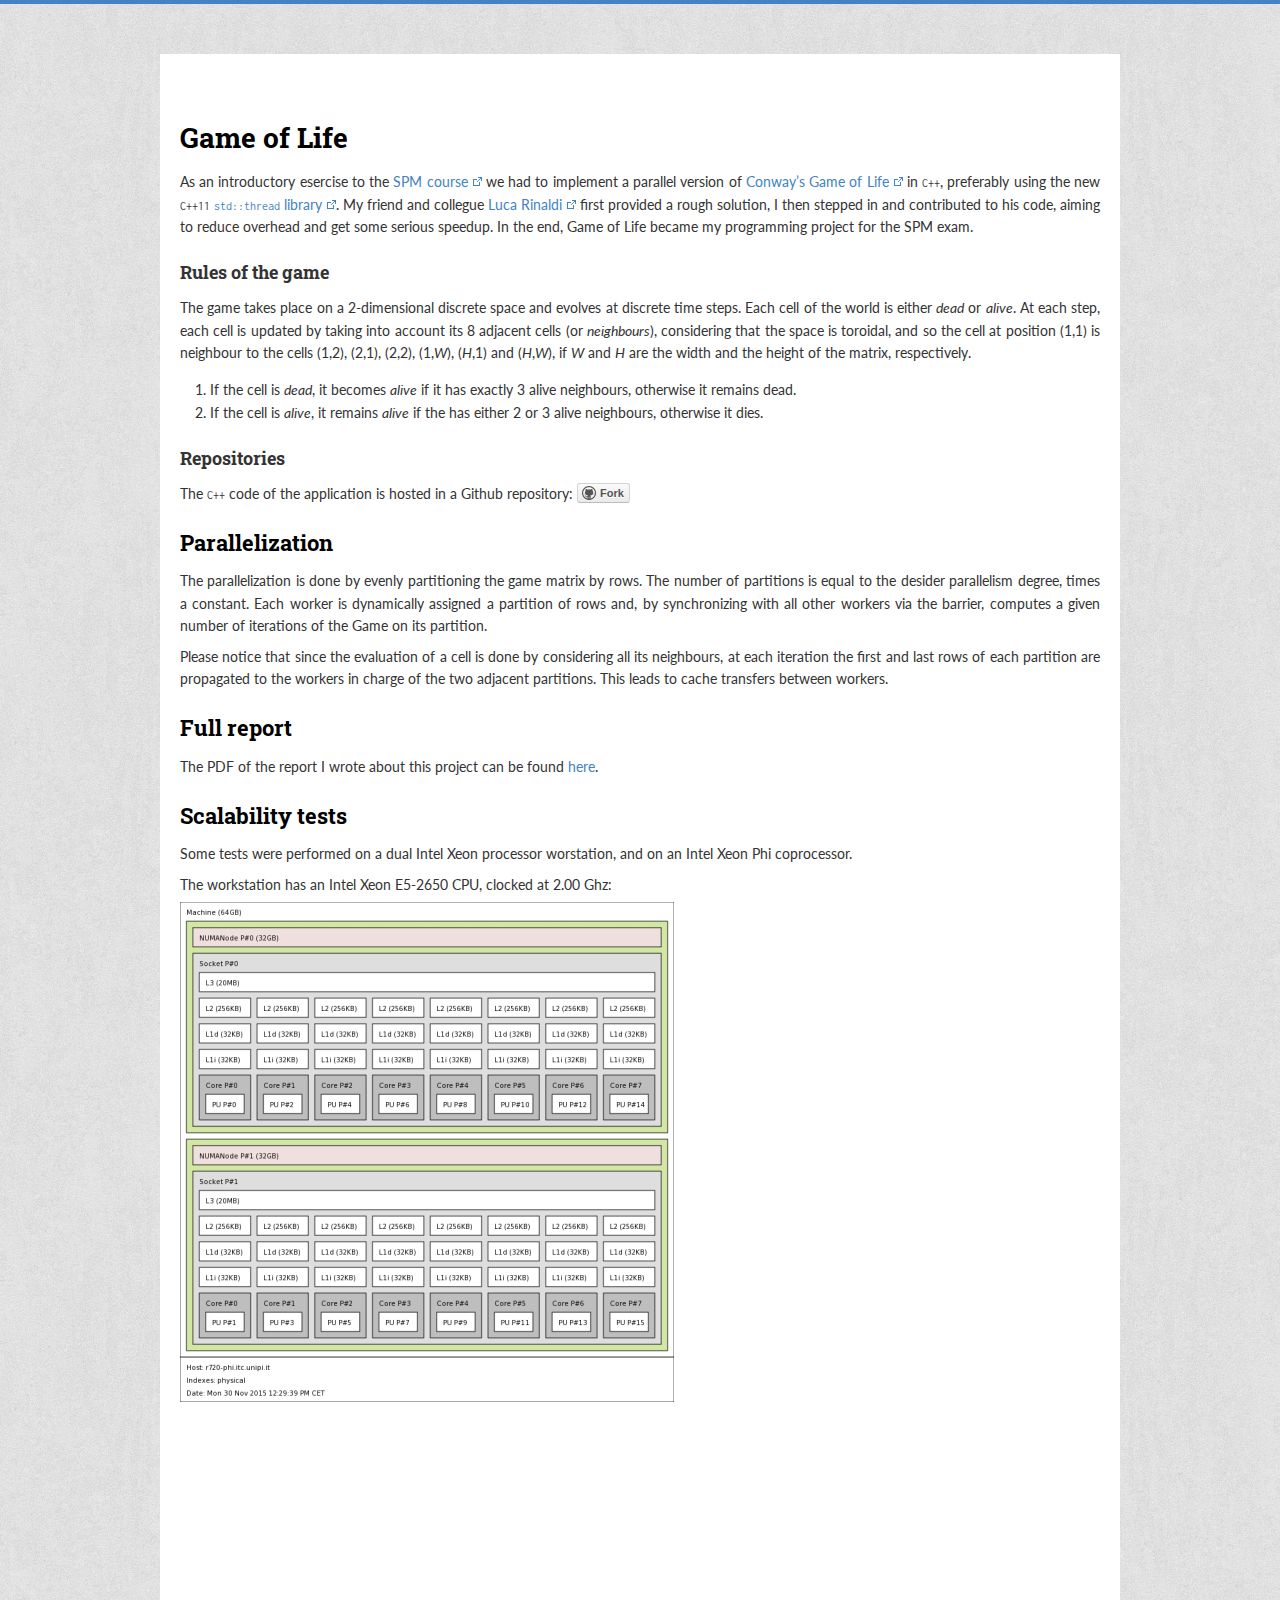
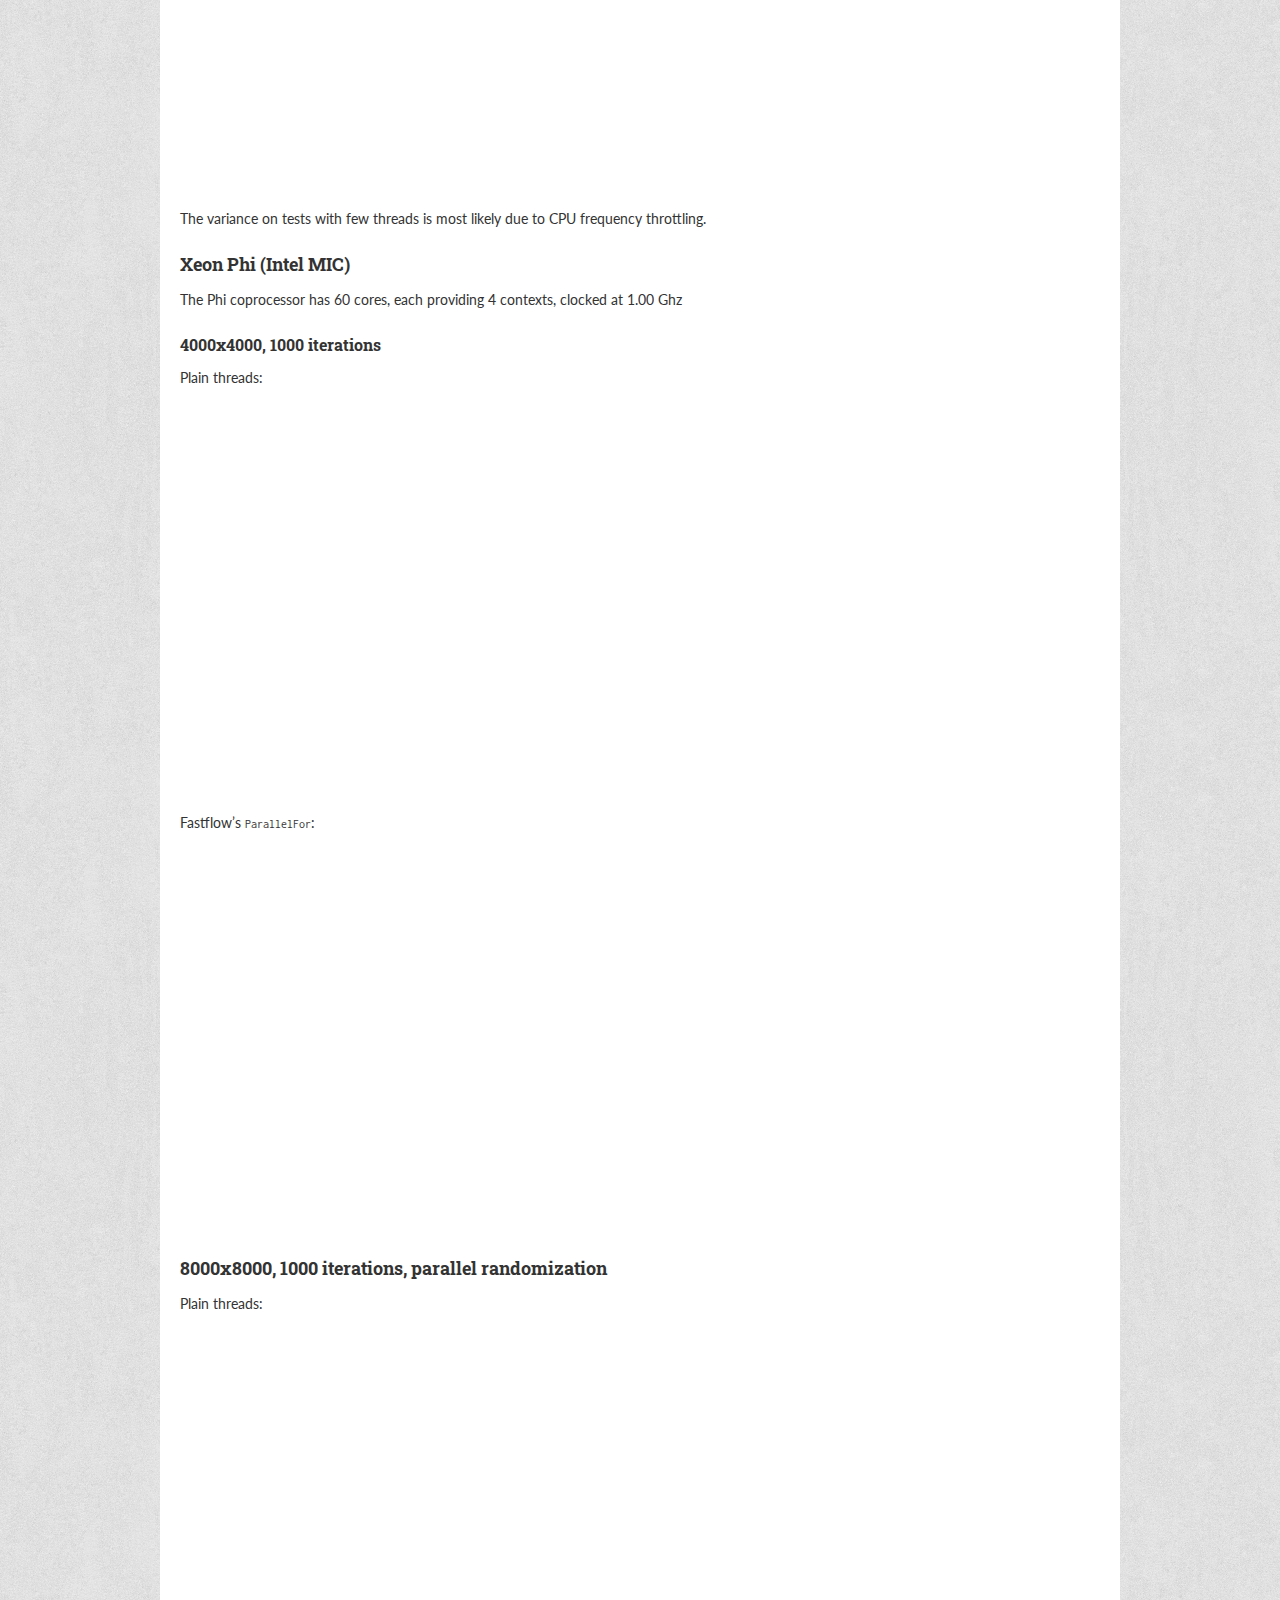
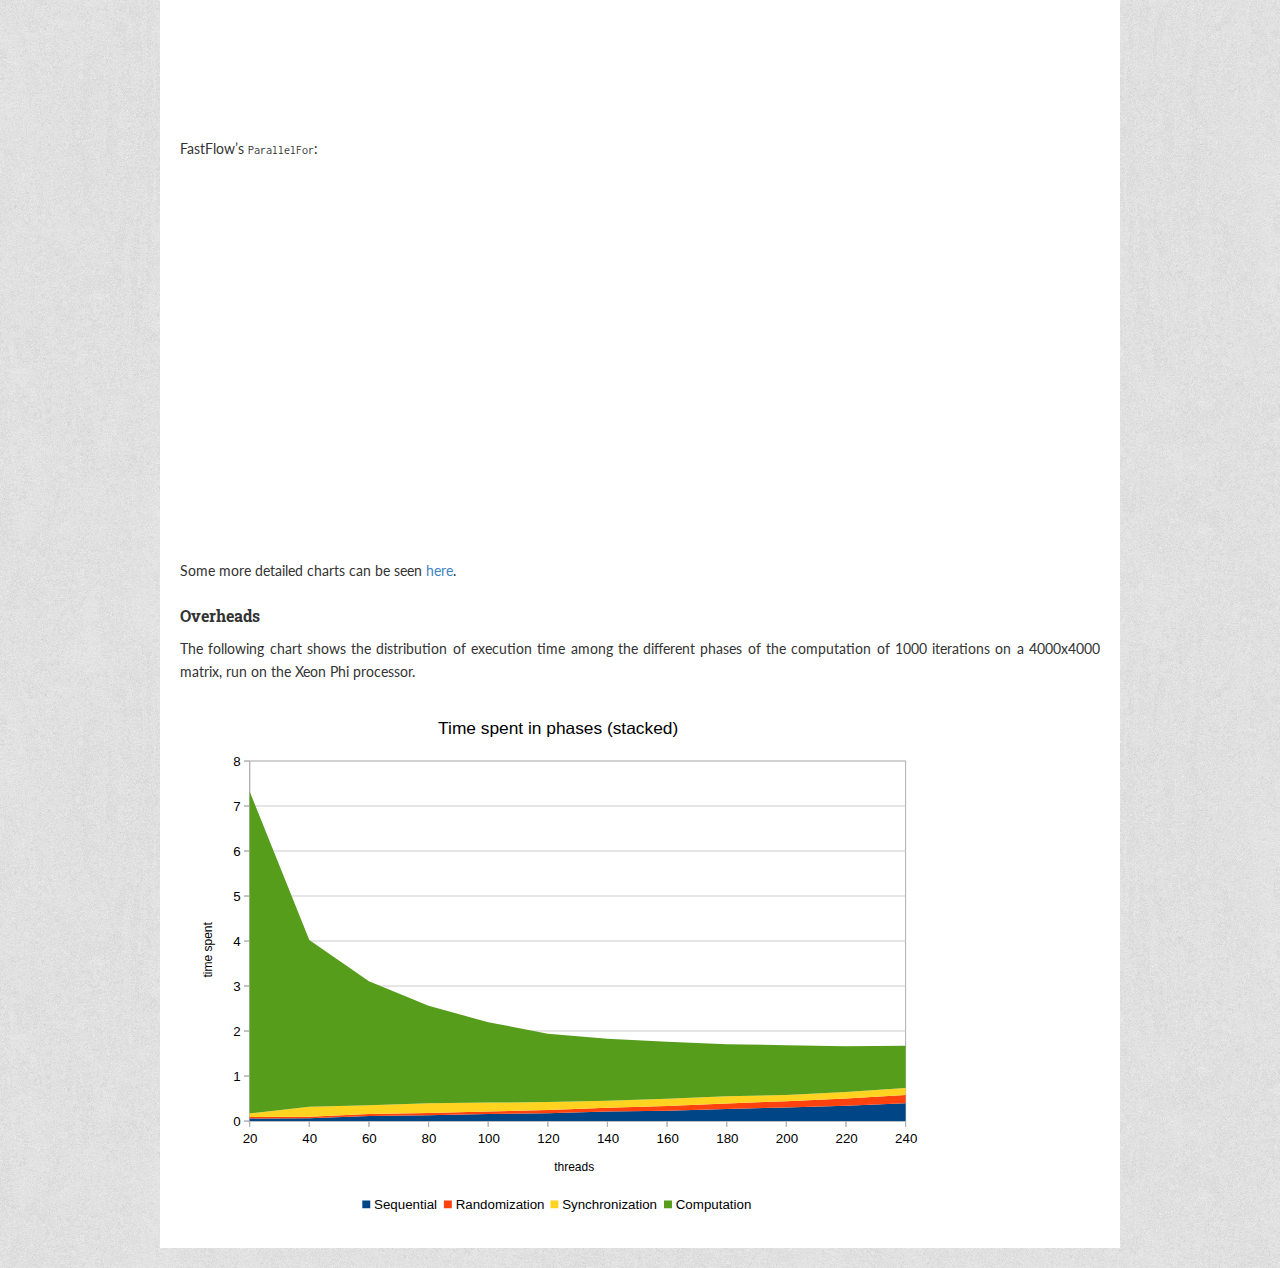
==== commit d2c1ef9c: "add overhead charts generated in libreoffice" ====
--- a/index.html
+++ b/index.html
@@ -70,7 +70,14 @@
 FastFlow's `ParallelFor`:
 &lt;div id="mic_8000-FF_timings_chart" style="width:800px; height:400px;"&gt;&lt;/div&gt;
 
-Some more detailed charts can be seen [here](performance.html).</div>
+Some more detailed charts can be seen [here](performance.html).
+
+#### Overheads
+
+The following chart shows the distribution of execution time among the different phases of the computation of 1000 iterations on a 4000x4000 matrix, run on the Xeon Phi processor.
+
+![](overhead-stacked.svg)
+</div>
 <script type="text/javascript" src="marked.min.js"></script>
 <script type="text/javascript" src="ajax.js"></script>
 <script type="text/javascript" src="https://www.gstatic.com/charts/loader.js"></script>
--- a/github.min.css
+++ b/github.min.css
@@ -1 +1 @@
-@import url(http://fonts.googleapis.com/css?family=Lato:400,700,400italic,700italic);@import url(http://fonts.googleapis.com/css?family=Roboto+Slab:400,700);@import url(http://fonts.googleapis.com/css?family=Inconsolata:400,700);a,abbr,acronym,address,applet,article,aside,audio,b,big,blockquote,body,canvas,caption,center,cite,code,dd,del,details,dfn,div,dl,dt,em,embed,fieldset,figcaption,figure,footer,form,h1,h2,h3,h4,h5,h6,header,hgroup,html,i,iframe,img,ins,kbd,label,legend,li,mark,menu,nav,object,ol,output,p,pre,q,ruby,s,samp,section,small,span,strike,strong,sub,summary,sup,table,tbody,td,tfoot,th,thead,time,tr,tt,u,ul,var,video{margin:0;padding:0;border:0}@media screen{html{background-color:#eee;background-image:url(bg.jpg);background-position:top center;background-repeat:repeat;border-top:4px solid #4183c4}body{color:#333;font-size:14px;max-width:960px;margin:50px auto 20px}}@media all{body{font-family:Lato,Helvetica,arial,freesans,sans-serif;line-height:1.6;background-color:#fff;text-align:justify}}div#wrapper{padding:20px;margin:0}body>:first-child,div#wrapper>:first-child,div.markdown>:first-child{margin-top:0!important}body>:last-child,div#wrapper>:last-child,div.markdown>:last-child{margin-bottom:0!important}blockquote,dl,ol,pre,table,ul{margin:15px 0}h1,h2,h3,h4,h5,h6{font-family:'Roboto Slab',Verdana;text-align:left;margin:20px 0 10px;padding:0;font-weight:700;-webkit-font-smoothing:antialiased}h1 code,h1 tt,h2 code,h2 tt,h3 code,h3 tt,h4 code,h4 tt,h5 code,h5 tt,h6 code,h6 tt{font-size:inherit}h1{font-size:28px;color:#000}h2{font-size:22px;color:#000}h3{font-size:18px}h4{font-size:16px}h5{font-size:14px}h6{color:#777;font-size:14px}#wrapper>h1:first-child,#wrapper>h2:first-child,#wrapper>h3:first-child,#wrapper>h4:first-child,#wrapper>h5:first-child,#wrapper>h6:first-child,a:first-child h1,a:first-child h2,a:first-child h3,a:first-child h4,a:first-child h5,a:first-child h6,body>h1:first-child,body>h2:first-child,body>h3:first-child,body>h4:first-child,body>h5:first-child,body>h6:first-child,h1+h2{margin-top:0;padding-top:0}h1+h1,h2+h2,h3+h3,h4+h4,h5+h5,h6+h6{margin-top:0}h1+p,h2+p,h3+p,h4+p,h5+p,h6+p{margin-top:10px}a{color:#4183C4;text-decoration:none}a:hover{text-decoration:underline}a:visited{color:#3B5F83}ol,ul{padding-left:30px}ol li ol:first-of-type,ol li ul:first-of-type,ol li>:first-child,ul li ol:first-of-type,ul li ul:first-of-type,ul li>:first-child{margin-top:0}ol ol,ol ul,ul ol,ul ul{margin-bottom:0}dl{padding:0}dl dt{font-size:14px;font-weight:700;font-style:italic;padding:0;margin:15px 0 5px}dl dt:first-child{padding:0}dl dt>:first-child{margin-top:0}dl dt>:last-child{margin-bottom:0}dl dd{margin:0 0 15px;padding:0 15px}dl dd>:first-child{margin-top:0}dl dd>:last-child{margin-bottom:0}code,pre,tt{font-size:12px;font-family:Inconsolata,Consolas,"Liberation Mono",monospace}code,tt{margin:0;padding:0;white-space:nowrap}pre>code{margin:0;padding:0;white-space:pre;tab-size:4;-moz-tab-size:4;-o-tab-size:4;border-radius:3px}pre{background-color:#f8f8f8;border:1px solid #ccc;line-height:19px;overflow:auto;padding:6px 10px;border-radius:3px}pre code,pre tt{background-color:transparent;border:none}blockquote{border-left:4px solid #ddd;padding:0 15px;color:#777}blockquote>:first-child{margin-top:0}blockquote>:last-child{margin-bottom:0}hr{clear:both;margin:15px 0;height:0;overflow:hidden;border:none;background:0 0;border-bottom:1px solid #888;padding:0}table{border-collapse:collapse}table th{font-weight:700}table td,table th{border:1px solid #ccc;padding:6px 13px}table tr{border-top:1px solid #ccc;background-color:#fff}img{max-width:100%;margin:6px 0;vertical-align:middle}a.external{background:url([data-uri]) no-repeat scroll right center transparent;padding-right:14px}.small{font-size:10px}div.markdown.code{white-space:pre-wrap;tab-size:4;font-size:12px;font-family:Inconsolata,Consolas,"Liberation Mono",monospace;overflow:auto}p+p{margin-top:6pt}#alt-links{margin:20px!important;float:right;background:#f8f8f8;border:1px solid #888;border-radius:3px;box-shadow:1px 1px 1px 0 rgba(213,213,213,1)}#alt-links>a,#alt-links>p{display:block;padding:5px}noscript #alt-links{background:#ffecec;color:#f86d48;border-color:#f58162;box-shadow:1px 1px 1px 0 #ffcaca}#alt-links a+a{border-top:1px solid #888}#alt-links img{margin:0}a.bookmark,a.bookmark:visited{color:inherit}a.bookmark:hover{text-decoration:inherit}a.bookmark:hover:after{content:' ∞'}.MathJax_Preview{color:#888}li .math,p .math{padding-top:5px!important;padding-bottom:5px!important}pre .comment,pre .diff .header,pre .javadoc,pre .template_comment{color:#998;font-style:italic}pre .css .rule .keyword,pre .javascript .title,pre .keyword,pre .nginx .title,pre .request,pre .status,pre .subst,pre .winutils{color:#333;font-weight:700}pre .hexcolor,pre .number,pre .ruby .constant{color:#099}pre .phpdoc,pre .string,pre .tag .value,pre .tex .formula{color:#d14}pre .id,pre .title{color:#900;font-weight:700}pre .clojure .title,pre .javascript .title,pre .lisp .title,pre .subst{font-weight:400}pre .class .title,pre .haskell .type,pre .tex .command,pre .vhdl .literal{color:#458;font-weight:700}pre .django .tag .keyword,pre .rules .property,pre .tag,pre .tag .title{color:navy;font-weight:400}pre .attribute,pre .lisp .body,pre .variable{color:teal}pre .regexp{color:#009926}pre .class{color:#458;font-weight:700}pre .lisp .keyword,pre .prompt,pre .ruby .symbol .string,pre .symbol,pre .tex .special{color:#990073}pre .built_in,pre .clojure .built_in,pre .lisp .title{color:#0086b3}pre .cdata,pre .doctype,pre .pi,pre .preprocessor,pre .shebang{color:#999;font-weight:700}pre .deletion{background:#fcc}pre .addition{background:#cfc}pre .diff .change{background:#0086b3}pre .chunk{color:#999;font-weight:700}@media print{body{font-size:10pt!important}h1,h2,h3,h4,h5,h6{font-weight:700}code,pre,tt{font-size:10pt!important}*{background:#fff!important;color:#000!important}a{text-decoration:underline!important}#alt-links{display:none}hr{border-bottom:1px solid #000}pre,table td,table th{border:1px solid #000}a.external{padding-right:inherit!important;background:#fff!important}a.bookmark{text-decoration:none}}
+@import url(//fonts.googleapis.com/css?family=Lato:400,700,400italic,700italic);@import url(//fonts.googleapis.com/css?family=Roboto+Slab:400,700);@import url(//fonts.googleapis.com/css?family=Inconsolata:400,700);a,abbr,acronym,address,applet,article,aside,audio,b,big,blockquote,body,canvas,caption,center,cite,code,dd,del,details,dfn,div,dl,dt,em,embed,fieldset,figcaption,figure,footer,form,h1,h2,h3,h4,h5,h6,header,hgroup,html,i,iframe,img,ins,kbd,label,legend,li,mark,menu,nav,object,ol,output,p,pre,q,ruby,s,samp,section,small,span,strike,strong,sub,summary,sup,table,tbody,td,tfoot,th,thead,time,tr,tt,u,ul,var,video{margin:0;padding:0;border:0}@media screen{html{background-color:#eee;background-image:url(bg.jpg);background-position:top center;background-repeat:repeat;border-top:4px solid #4183c4}body{color:#333;font-size:14px;max-width:960px;margin:50px auto 20px}}@media all{body{font-family:Lato,Helvetica,arial,freesans,sans-serif;line-height:1.6;background-color:#fff;text-align:justify}}div#wrapper{padding:20px;margin:0}body>:first-child,div#wrapper>:first-child,div.markdown>:first-child{margin-top:0!important}body>:last-child,div#wrapper>:last-child,div.markdown>:last-child{margin-bottom:0!important}blockquote,dl,ol,pre,table,ul{margin:15px 0}h1,h2,h3,h4,h5,h6{font-family:'Roboto Slab',Verdana;text-align:left;margin:20px 0 10px;padding:0;font-weight:700;-webkit-font-smoothing:antialiased}h1 code,h1 tt,h2 code,h2 tt,h3 code,h3 tt,h4 code,h4 tt,h5 code,h5 tt,h6 code,h6 tt{font-size:inherit}h1{font-size:28px;color:#000}h2{font-size:22px;color:#000}h3{font-size:18px}h4{font-size:16px}h5{font-size:14px}h6{color:#777;font-size:14px}#wrapper>h1:first-child,#wrapper>h2:first-child,#wrapper>h3:first-child,#wrapper>h4:first-child,#wrapper>h5:first-child,#wrapper>h6:first-child,a:first-child h1,a:first-child h2,a:first-child h3,a:first-child h4,a:first-child h5,a:first-child h6,body>h1:first-child,body>h2:first-child,body>h3:first-child,body>h4:first-child,body>h5:first-child,body>h6:first-child,h1+h2{margin-top:0;padding-top:0}h1+h1,h2+h2,h3+h3,h4+h4,h5+h5,h6+h6{margin-top:0}h1+p,h2+p,h3+p,h4+p,h5+p,h6+p{margin-top:10px}a{color:#4183C4;text-decoration:none}a:hover{text-decoration:underline}a:visited{color:#3B5F83}ol,ul{padding-left:30px}ol li ol:first-of-type,ol li ul:first-of-type,ol li>:first-child,ul li ol:first-of-type,ul li ul:first-of-type,ul li>:first-child{margin-top:0}ol ol,ol ul,ul ol,ul ul{margin-bottom:0}dl{padding:0}dl dt{font-size:14px;font-weight:700;font-style:italic;padding:0;margin:15px 0 5px}dl dt:first-child{padding:0}dl dt>:first-child{margin-top:0}dl dt>:last-child{margin-bottom:0}dl dd{margin:0 0 15px;padding:0 15px}dl dd>:first-child{margin-top:0}dl dd>:last-child{margin-bottom:0}code,pre,tt{font-size:12px;font-family:Inconsolata,Consolas,"Liberation Mono",monospace}code,tt{margin:0;padding:0;white-space:nowrap}pre>code{margin:0;padding:0;white-space:pre;tab-size:4;-moz-tab-size:4;-o-tab-size:4;border-radius:3px}pre{background-color:#f8f8f8;border:1px solid #ccc;line-height:19px;overflow:auto;padding:6px 10px;border-radius:3px}pre code,pre tt{background-color:transparent;border:none}blockquote{border-left:4px solid #ddd;padding:0 15px;color:#777}blockquote>:first-child{margin-top:0}blockquote>:last-child{margin-bottom:0}hr{clear:both;margin:15px 0;height:0;overflow:hidden;border:none;background:0 0;border-bottom:1px solid #888;padding:0}table{border-collapse:collapse}table th{font-weight:700}table td,table th{border:1px solid #ccc;padding:6px 13px}table tr{border-top:1px solid #ccc;background-color:#fff}img{max-width:100%;margin:6px 0;vertical-align:middle}a.external{background:url([data-uri]) no-repeat scroll right center transparent;padding-right:14px}.small{font-size:10px}div.markdown.code{white-space:pre-wrap;tab-size:4;font-size:12px;font-family:Inconsolata,Consolas,"Liberation Mono",monospace;overflow:auto}p+p{margin-top:6pt}#alt-links{margin:20px!important;float:right;background:#f8f8f8;border:1px solid #888;border-radius:3px;box-shadow:1px 1px 1px 0 rgba(213,213,213,1)}#alt-links>a,#alt-links>p{display:block;padding:5px}noscript #alt-links{background:#ffecec;color:#f86d48;border-color:#f58162;box-shadow:1px 1px 1px 0 #ffcaca}#alt-links a+a{border-top:1px solid #888}#alt-links img{margin:0}a.bookmark,a.bookmark:visited{color:inherit}a.bookmark:hover{text-decoration:inherit}a.bookmark:hover:after{content:' ∞'}.MathJax_Preview{color:#888}li .math,p .math{padding-top:5px!important;padding-bottom:5px!important}pre .comment,pre .diff .header,pre .javadoc,pre .template_comment{color:#998;font-style:italic}pre .css .rule .keyword,pre .javascript .title,pre .keyword,pre .nginx .title,pre .request,pre .status,pre .subst,pre .winutils{color:#333;font-weight:700}pre .hexcolor,pre .number,pre .ruby .constant{color:#099}pre .phpdoc,pre .string,pre .tag .value,pre .tex .formula{color:#d14}pre .id,pre .title{color:#900;font-weight:700}pre .clojure .title,pre .javascript .title,pre .lisp .title,pre .subst{font-weight:400}pre .class .title,pre .haskell .type,pre .tex .command,pre .vhdl .literal{color:#458;font-weight:700}pre .django .tag .keyword,pre .rules .property,pre .tag,pre .tag .title{color:navy;font-weight:400}pre .attribute,pre .lisp .body,pre .variable{color:teal}pre .regexp{color:#009926}pre .class{color:#458;font-weight:700}pre .lisp .keyword,pre .prompt,pre .ruby .symbol .string,pre .symbol,pre .tex .special{color:#990073}pre .built_in,pre .clojure .built_in,pre .lisp .title{color:#0086b3}pre .cdata,pre .doctype,pre .pi,pre .preprocessor,pre .shebang{color:#999;font-weight:700}pre .deletion{background:#fcc}pre .addition{background:#cfc}pre .diff .change{background:#0086b3}pre .chunk{color:#999;font-weight:700}@media print{body{font-size:10pt!important}h1,h2,h3,h4,h5,h6{font-weight:700}code,pre,tt{font-size:10pt!important}*{background:#fff!important;color:#000!important}a{text-decoration:underline!important}#alt-links{display:none}hr{border-bottom:1px solid #000}pre,table td,table th{border:1px solid #000}a.external{padding-right:inherit!important;background:#fff!important}a.bookmark{text-decoration:none}}
